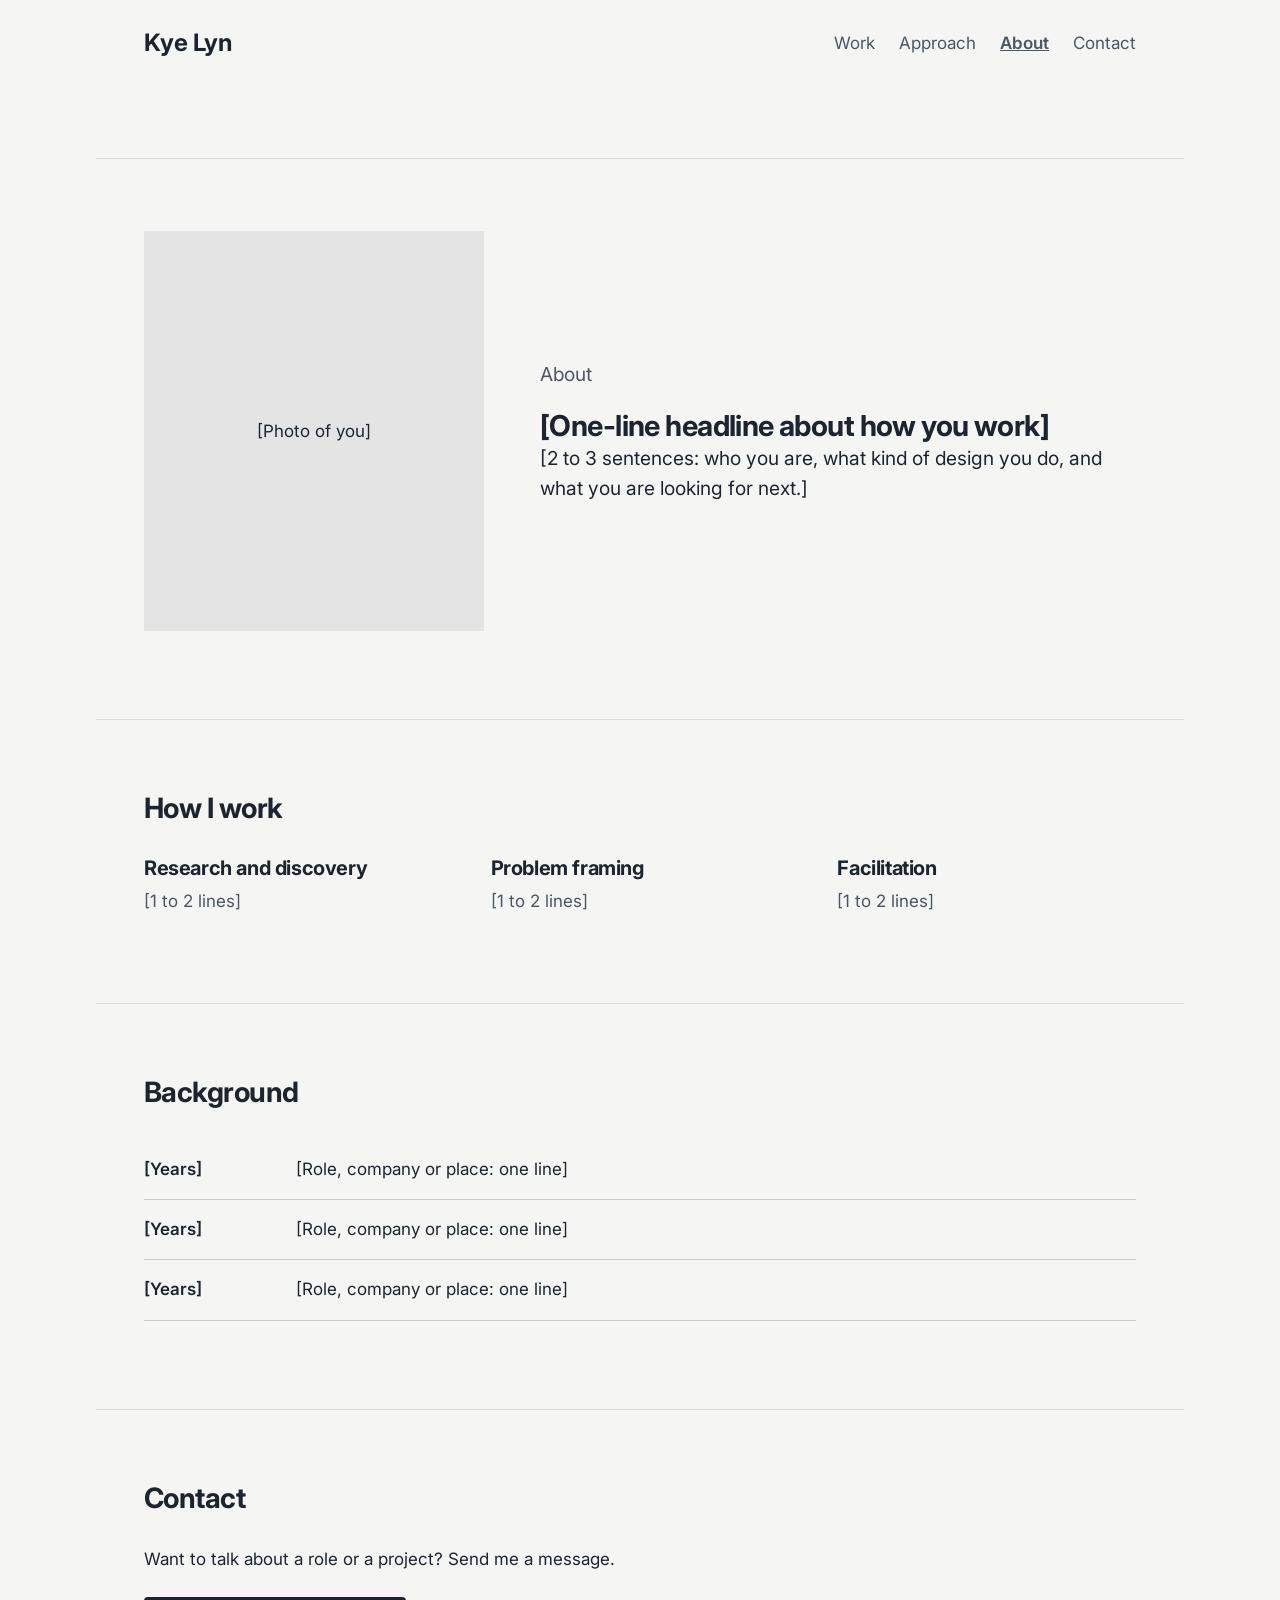
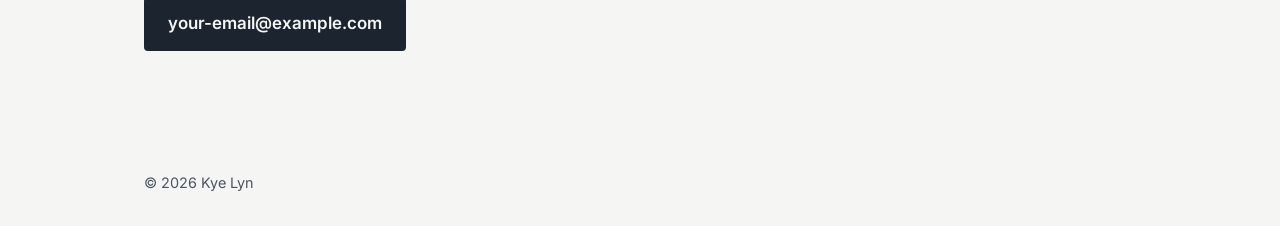
==== about.html @ c61ce3e1 "added html and css for the about page" ====
<!DOCTYPE html>
<html lang="en">

<head>
  <meta charset="UTF-8">
  <meta name="viewport" content="width=device-width, initial-scale=1">
  <title>About | Kye Lyn</title>
  <meta name="description"
    content="About Kye Lyn, a service designer and UX strategist who helps teams find and frame the right problem before designing the solution.">

  <link rel="preconnect" href="https://fonts.googleapis.com">
  <link rel="preconnect" href="https://fonts.gstatic.com" crossorigin>
  <link href="https://fonts.googleapis.com/css2?family=Inter:wght@400;500;600;700&display=swap" rel="stylesheet">
  <link rel="stylesheet" href="style.css">
</head>

<body>

  <header class="site-header">
    <a class="logo" href="index.html">Kye Lyn</a>
    <nav aria-label="Main">
      <a href="index.html#work">Work</a>
      <a href="index.html#approach">Approach</a>
      <a href="about.html" aria-current="page">About</a>
      <a href="#contact">Contact</a>
    </nav>
  </header>

  <main>

    <section class="section about-intro">
      <div class="about-photo">[Photo of you]</div>
      <div class="about-text">
        <p class="hero-intro">About</p>
        <h1>[One-line headline about how you work]</h1>
        <p>[2 to 3 sentences: who you are, what kind of design you do, and what you are looking for next.]</p>
      </div>
    </section>

    <section class="section">
      <h2>How I work</h2>
      <div class="approach-grid">
        <div>
          <h3>Research and discovery</h3>
          <p>[1 to 2 lines]</p>
        </div>
        <div>
          <h3>Problem framing</h3>
          <p>[1 to 2 lines]</p>
        </div>
        <div>
          <h3>Facilitation</h3>
          <p>[1 to 2 lines]</p>
        </div>
      </div>
    </section>

    <section class="section">
      <h2>Background</h2>
      <ul class="timeline">
        <li>
          <span class="years">[Years]</span>
          <span>[Role, company or place: one line]</span>
        </li>
        <li>
          <span class="years">[Years]</span>
          <span>[Role, company or place: one line]</span>
        </li>
        <li>
          <span class="years">[Years]</span>
          <span>[Role, company or place: one line]</span>
        </li>
      </ul>
    </section>

    <section id="contact" class="section">
      <h2>Contact</h2>
      <p>Want to talk about a role or a project? Send me a message.</p>
      <a class="button" href="mailto:your-email@example.com">your-email@example.com</a>
    </section>

  </main>

  <footer class="site-footer">
    <p>&copy; 2026 Kye Lyn</p>
  </footer>

</body>

</html>
---- style.css ----
/* ---------- Design tokens: colours, fonts, spacing ---------- */
:root {
  --paper: #f5f6f3;
  --ink: #1c2430;
  --ink-soft: #4a5565;
  --blue: #2f5bea;
  --sticky: #f7d774;
  --line: #d9ddd5;

  --font-display: "Inter", system-ui, sans-serif;
  --font-body: "Inter", system-ui, sans-serif;

  --page-width: 68rem;
  --gutter: clamp(1.25rem, 5vw, 3rem);
}

/* ---------- Base ---------- */
* {
  box-sizing: border-box;
}

body {
  margin: 0;
  background: var(--paper);
  color: var(--ink);
  font-family: var(--font-body);
  font-size: 1.0625rem;
  line-height: 1.6;
}

h1,
h2,
h3 {
  font-family: var(--font-display);
  line-height: 1.15;
  letter-spacing: -0.02em;
  margin: 0;
}

p {
  margin: 0;
}

a {
  color: inherit;
}

a:focus-visible,
.button:focus-visible {
  outline: 3px solid var(--blue);
  outline-offset: 3px;
}

/* ---------- Header ---------- */
.site-header {
  display: flex;
  justify-content: space-between;
  align-items: center;
  flex-wrap: wrap;
  gap: 1rem;
  max-width: var(--page-width);
  margin: 0 auto;
  padding: 1.5rem var(--gutter);
}

.logo {
  font-family: var(--font-display);
  font-weight: 700;
  font-size: 1.5rem;
  text-decoration: none;
}

.site-header nav {
  display: flex;
  gap: 1.5rem;
}

.site-header nav a {
  text-decoration: none;
  color: var(--ink-soft);
}

.site-header nav a:hover {
  color: var(--blue);
  text-decoration: underline;
}

/* ---------- Layout shared by main sections ---------- */
main>section {
  max-width: var(--page-width);
  margin: 0 auto;
  padding-left: var(--gutter);
  padding-right: var(--gutter);
}

.section {
  padding-top: 4.5rem;
  padding-bottom: 1rem;
  border-top: 1px solid var(--line);
  margin-top: 4.5rem;
}

.section h2 {
  font-size: 1.75rem;
  margin-bottom: 2rem;
}

/* ---------- Hero ---------- */
.hero {
  position: relative;
  padding-top: 4rem;
  padding-bottom: 3rem;
}

.hero-intro {
  color: var(--ink-soft);
  margin-bottom: 1.25rem;
}

.hero h1 {
  font-size: clamp(2.25rem, 6vw, 4.25rem);
  font-weight: 700;
  max-width: 16em;
  margin-bottom: 1.5rem;
}

.hero-sub {
  font-size: 1.25rem;
  color: var(--ink-soft);
  max-width: 34em;
  margin-bottom: 2rem;
}

.button {
  display: inline-block;
  background: var(--ink);
  color: var(--paper);
  padding: 0.85rem 1.5rem;
  border-radius: 0.25rem;
  text-decoration: none;
  font-weight: 600;
}

.button:hover {
  background: var(--blue);
}

/* The one memorable element: a sticky note, a nod to workshop facilitation */
.sticky {
  display: none;
  width: 13rem;
  padding: 1.25rem;
  background: var(--sticky);
  font-family: var(--font-display);
  font-weight: 500;
  font-size: 1.1rem;
  line-height: 1.3;
  transform: rotate(3deg);
  box-shadow: 0 0.75rem 1.5rem rgba(28, 36, 48, 0.12);
}

@media (min-width: 62rem) {
  .sticky {
    display: block;
    position: absolute;
    right: var(--gutter);
    bottom: 3rem;
  }
}

/* ---------- Work list ---------- */
.work-list {
  list-style: none;
  margin: 0;
  padding: 0;
}

.work-list li {
  display: grid;
  gap: 1.25rem;
  padding: 1.5rem 0;
  border-bottom: 1px solid var(--line);
}

.work-list li:first-child {
  border-top: 1px solid var(--line);
}

/* The frame: fixed shape, crops whatever is inside */
.work-image {
  width: 100%;
  aspect-ratio: 16 / 10;
  overflow: hidden;
  background: #e4e8e1;
  border-radius: 0.25rem;
}

.work-image img {
  display: block;
  width: 100%;
  height: 100%;
  object-fit: cover;
}

/* The tag: plain small text, not styled like a button */
.work-list h4 {
  font-family: var(--font-body);
  font-size: 0.95rem;
  font-weight: 400;
  color: var(--ink-soft);
  margin: 0 0 0.4rem;
}

.work-list h3 {
  font-size: 1.5rem;
  margin-bottom: 0.4rem;
}

.work-list h3 a {
  text-decoration: none;
}

.work-list h3 a:hover {
  color: var(--blue);
  text-decoration: underline;
}

.work-list p {
  color: var(--ink-soft);
  max-width: 38em;
}

@media (min-width: 50rem) {
  .work-list li {
    grid-template-columns: 18rem 1fr;
    align-items: center;
    gap: 2rem;
  }
}

/* ---------- Approach ---------- */
.approach-grid {
  display: grid;
  gap: 2rem;
}

.approach-grid h3 {
  font-size: 1.25rem;
  margin-bottom: 0.5rem;
}

.approach-grid p {
  color: var(--ink-soft);
}

@media (min-width: 50rem) {
  .approach-grid {
    grid-template-columns: repeat(3, 1fr);
    gap: 3rem;
  }
}

/* ---------- About and Contact ---------- */
.about-text {
  max-width: 38em;
  font-size: 1.2rem;
}

#contact p {
  margin-bottom: 1.5rem;
}

/* ---------- Footer ---------- */
.site-footer {
  max-width: var(--page-width);
  margin: 4.5rem auto 0;
  padding: 2rem var(--gutter);
  color: var(--ink-soft);
  font-size: 0.9rem;
}

/* About page */
.about-intro {
  display: flex;
  flex-wrap: wrap;
  gap: 56px;
  align-items: center;
}

.about-photo {
  flex: 0 0 340px;
  max-width: 100%;
  height: 400px;
  display: flex;
  align-items: center;
  justify-content: center;
  background: #e4e4e4;
}

.about-photo img {
  width: 100%;
  height: 100%;
  object-fit: cover;
}

.about-text {
  flex: 1 1 360px;
}

.timeline {
  list-style: none;
  margin: 0;
  padding: 0;
}

.timeline li {
  display: flex;
  gap: 32px;
  padding: 16px 0;
  border-bottom: 1px solid #ccc;
}

.years {
  flex: 0 0 120px;
  font-weight: 600;
}

nav a[aria-current="page"] {
  font-weight: 600;
  text-decoration: underline;
}
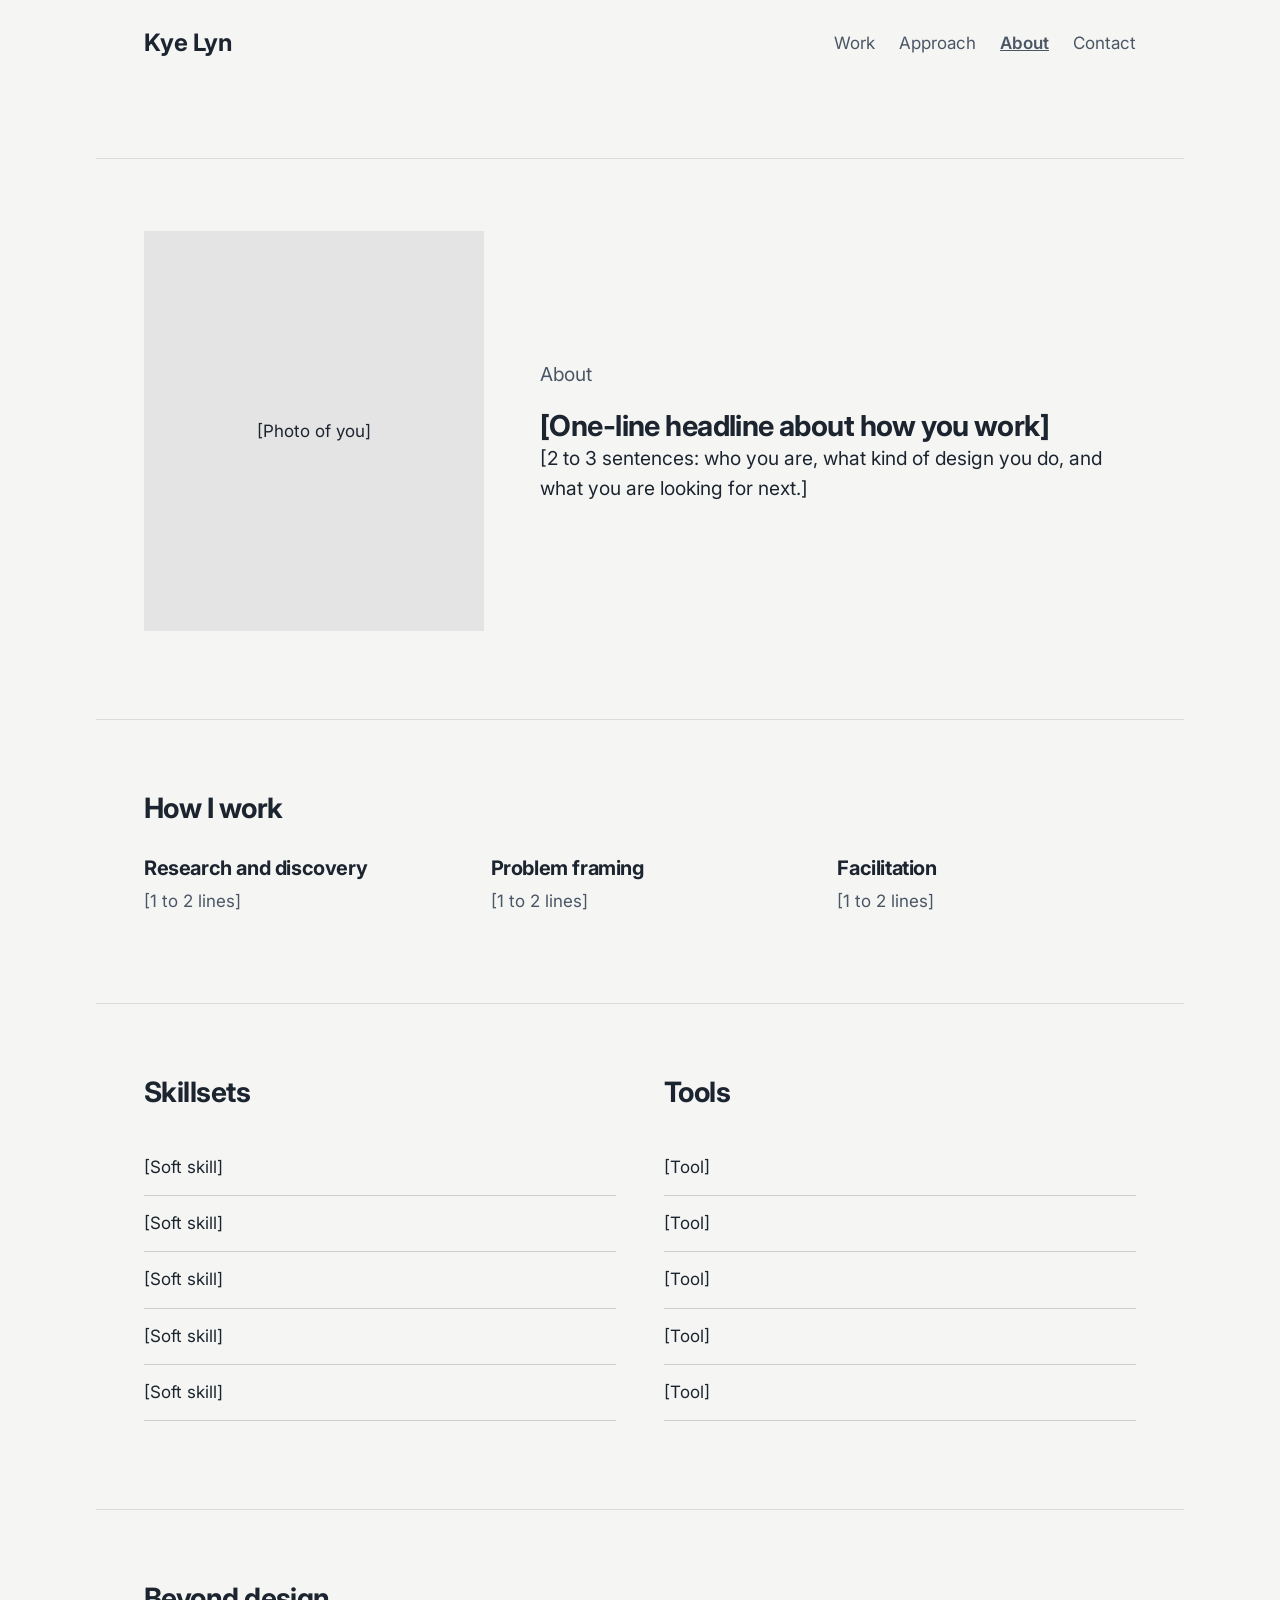
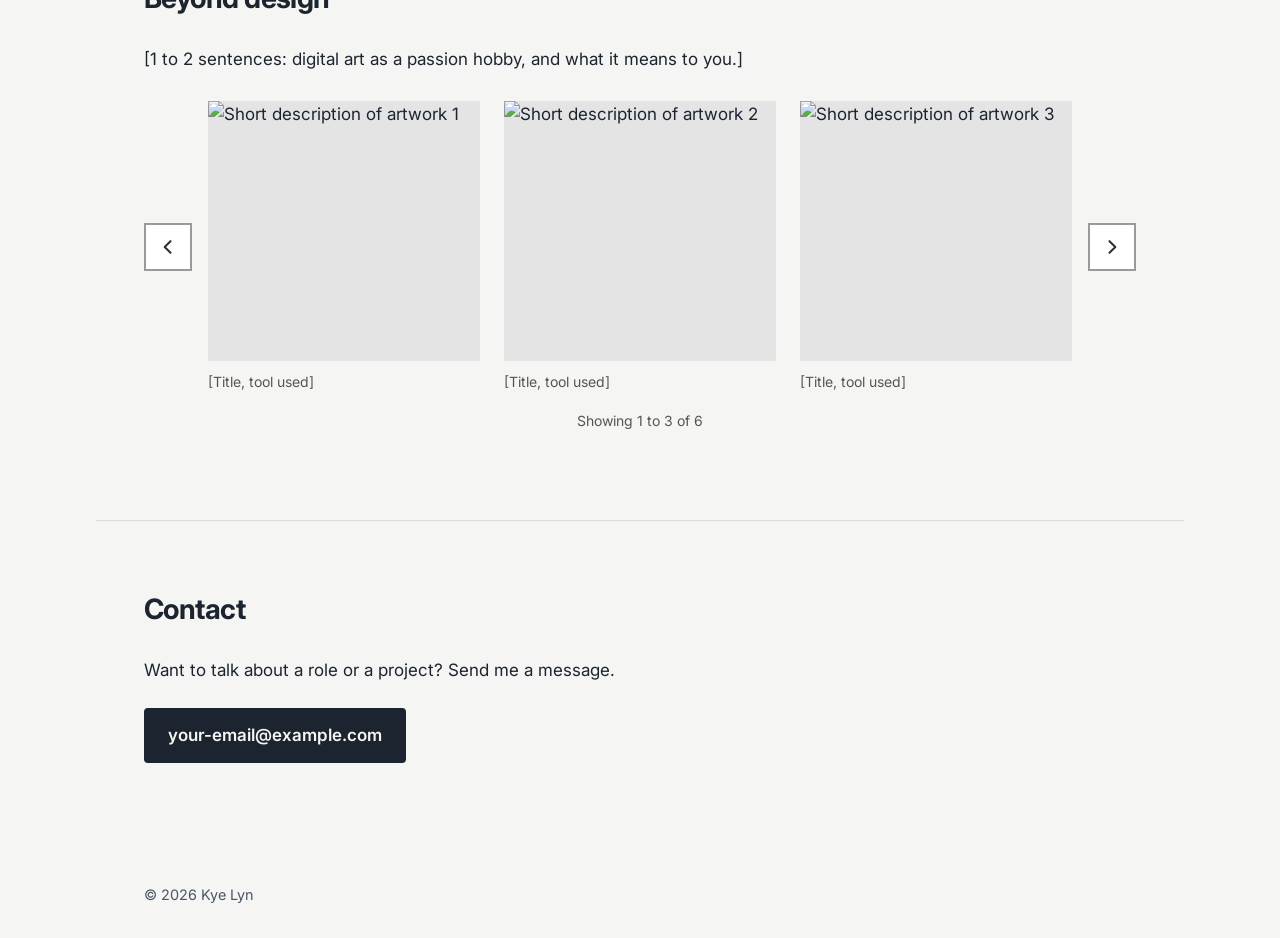
==== commit 839b8133: "new about page" ====
--- a/about.html
+++ b/about.html
@@ -29,6 +29,7 @@
   <main>
 
     <section class="section about-intro">
+      <!-- Replace this div with: <img src="images/profile.jpg" alt="Photo of Kye"> -->
       <div class="about-photo">[Photo of you]</div>
       <div class="about-text">
         <p class="hero-intro">About</p>
@@ -56,21 +57,78 @@
     </section>
 
     <section class="section">
-      <h2>Background</h2>
-      <ul class="timeline">
-        <li>
-          <span class="years">[Years]</span>
-          <span>[Role, company or place: one line]</span>
-        </li>
-        <li>
-          <span class="years">[Years]</span>
-          <span>[Role, company or place: one line]</span>
-        </li>
-        <li>
-          <span class="years">[Years]</span>
-          <span>[Role, company or place: one line]</span>
-        </li>
-      </ul>
+      <div class="lists-grid">
+        <div>
+          <h2>Skillsets</h2>
+          <ul class="plain-list">
+            <li>[Soft skill]</li>
+            <li>[Soft skill]</li>
+            <li>[Soft skill]</li>
+            <li>[Soft skill]</li>
+            <li>[Soft skill]</li>
+          </ul>
+        </div>
+        <div>
+          <h2>Tools</h2>
+          <ul class="plain-list">
+            <li>[Tool]</li>
+            <li>[Tool]</li>
+            <li>[Tool]</li>
+            <li>[Tool]</li>
+            <li>[Tool]</li>
+          </ul>
+        </div>
+      </div>
+    </section>
+
+    <section class="section">
+      <h2>Beyond design</h2>
+      <p class="section-intro">[1 to 2 sentences: digital art as a passion hobby, and what it means to you.]</p>
+
+      <div class="carousel">
+        <button type="button" class="carousel-btn" id="carousel-prev" aria-label="Previous images">
+          <svg width="20" height="20" viewBox="0 0 24 24" fill="none" stroke="currentColor" stroke-width="2.5"
+            stroke-linecap="round" stroke-linejoin="round" aria-hidden="true">
+            <polyline points="15 5 8 12 15 19" />
+          </svg>
+        </button>
+
+        <ul class="carousel-track" id="carousel-track">
+          <li class="carousel-item">
+            <img class="carousel-img" src="images/art-1.jpg" alt="Short description of artwork 1">
+            <p class="carousel-caption">[Title, tool used]</p>
+          </li>
+          <li class="carousel-item">
+            <img class="carousel-img" src="images/art-2.jpg" alt="Short description of artwork 2">
+            <p class="carousel-caption">[Title, tool used]</p>
+          </li>
+          <li class="carousel-item">
+            <img class="carousel-img" src="images/art-3.jpg" alt="Short description of artwork 3">
+            <p class="carousel-caption">[Title, tool used]</p>
+          </li>
+          <li class="carousel-item">
+            <img class="carousel-img" src="images/art-4.jpg" alt="Short description of artwork 4">
+            <p class="carousel-caption">[Title, tool used]</p>
+          </li>
+          <li class="carousel-item">
+            <img class="carousel-img" src="images/art-5.jpg" alt="Short description of artwork 5">
+            <p class="carousel-caption">[Title, tool used]</p>
+          </li>
+          <li class="carousel-item">
+            <img class="carousel-img" src="images/art-6.jpg" alt="Short description of artwork 6">
+            <p class="carousel-caption">[Title, tool used]</p>
+          </li>
+        </ul>
+
+        <button type="button" class="carousel-btn" id="carousel-next" aria-label="Next images">
+          <svg width="20" height="20" viewBox="0 0 24 24" fill="none" stroke="currentColor" stroke-width="2.5"
+            stroke-linecap="round" stroke-linejoin="round" aria-hidden="true">
+            <polyline points="9 5 16 12 9 19" />
+          </svg>
+        </button>
+      </div>
+
+      <p class="carousel-count" id="carousel-count">Showing 1 to 3 of 6</p>
     </section>
 
     <section id="contact" class="section">
--- a/style.css
+++ b/style.css
@@ -307,22 +307,103 @@
   flex: 1 1 360px;
 }
 
-.timeline {
+.section-intro {
+  max-width: 640px;
+  margin: 0 0 28px;
+}
+
+/* Skillsets and Tools */
+.lists-grid {
+  display: flex;
+  flex-wrap: wrap;
+  gap: 48px;
+}
+
+.lists-grid > div {
+  flex: 1 1 360px;
+}
+
+.plain-list {
   list-style: none;
   margin: 0;
   padding: 0;
 }
 
-.timeline li {
-  display: flex;
-  gap: 32px;
-  padding: 16px 0;
+.plain-list li {
+  padding: 14px 0;
   border-bottom: 1px solid #ccc;
 }
 
-.years {
-  flex: 0 0 120px;
-  font-weight: 600;
+/* Carousel */
+.carousel {
+  display: flex;
+  align-items: center;
+  gap: 16px;
+}
+
+.carousel-btn {
+  flex: 0 0 48px;
+  height: 48px;
+  display: flex;
+  align-items: center;
+  justify-content: center;
+  border: 2px solid #999;
+  background: #fff;
+  color: #333;
+  cursor: pointer;
+}
+
+.carousel-btn:hover {
+  background: #f2f2f2;
+}
+
+.carousel-track {
+  flex: 1 1 auto;
+  min-width: 0;
+  display: flex;
+  gap: 24px;
+  list-style: none;
+  margin: 0;
+  padding: 0;
+  overflow-x: auto;
+  scroll-snap-type: x mandatory;
+  scrollbar-width: none;
+}
+
+.carousel-track::-webkit-scrollbar {
+  display: none;
+}
+
+.carousel-item {
+  flex: 0 0 calc((100% - 48px) / 3);
+  scroll-snap-align: start;
+}
+
+.carousel-img {
+  display: block;
+  width: 100%;
+  height: 260px;
+  object-fit: cover;
+  background: #e4e4e4;
+}
+
+.carousel-caption {
+  margin: 10px 0 0;
+  font-size: 14px;
+  color: #555;
+}
+
+.carousel-count {
+  margin: 16px 0 0;
+  text-align: center;
+  font-size: 14px;
+  color: #555;
+}
+
+@media (max-width: 700px) {
+  .carousel-item {
+    flex: 0 0 100%;
+  }
 }
 
 nav a[aria-current="page"] {
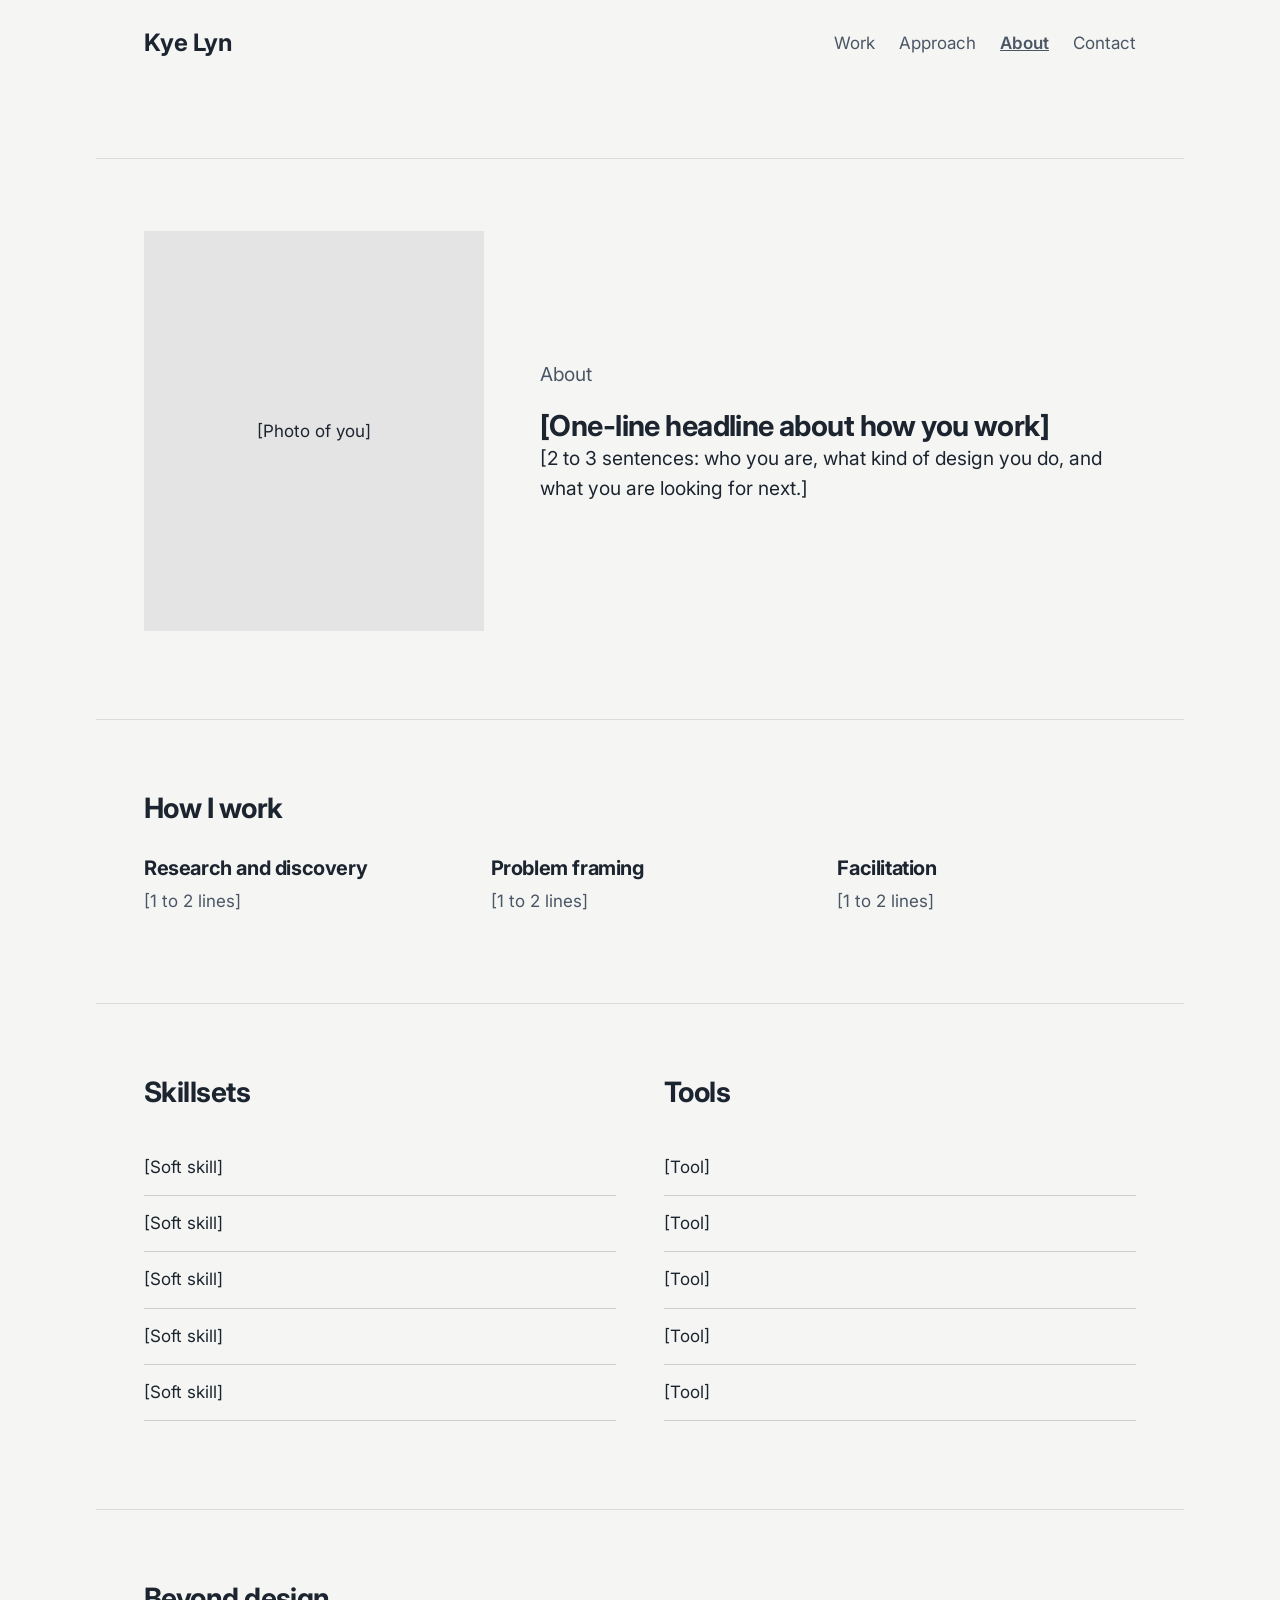
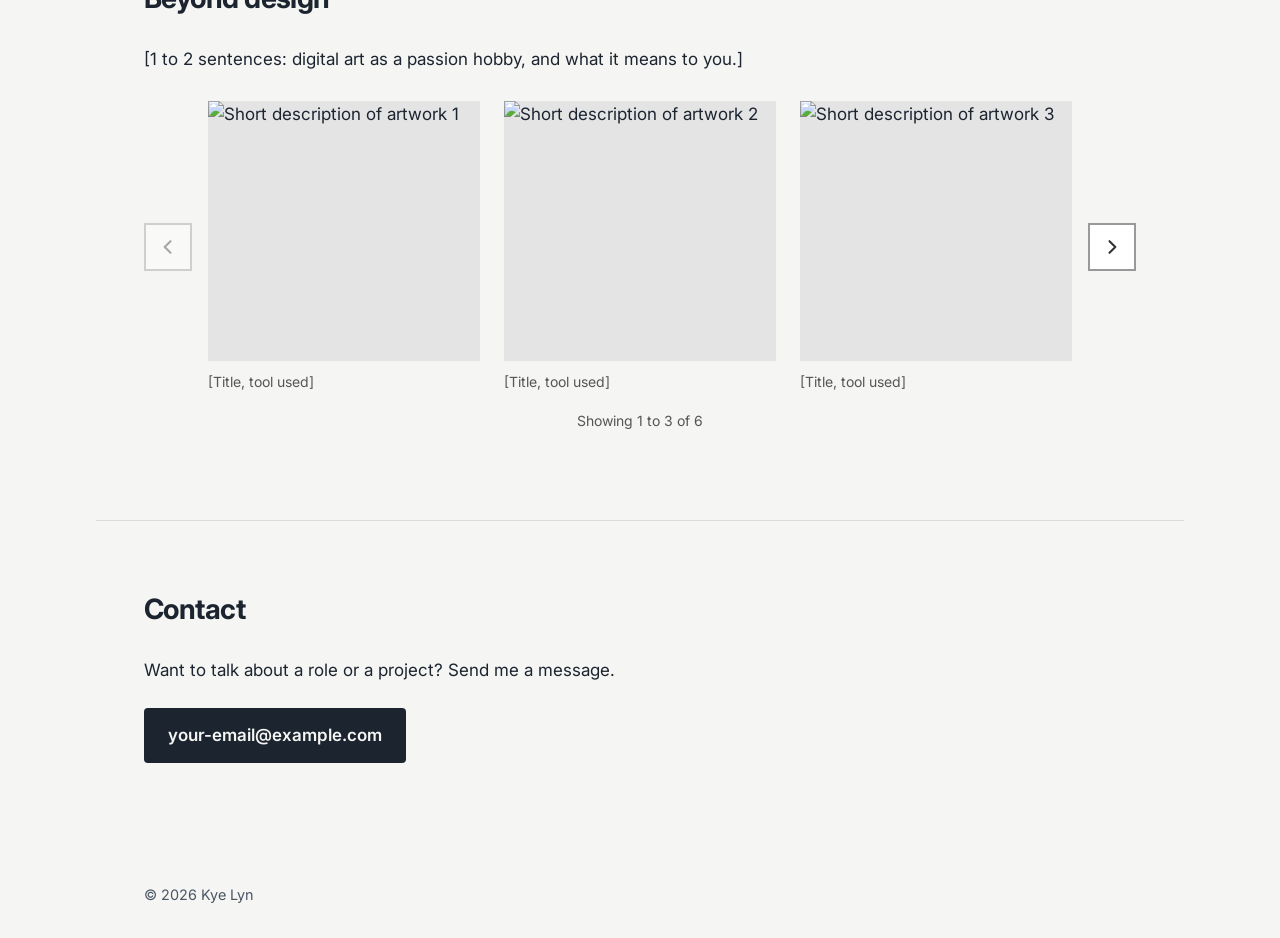
==== commit 8e25cb70: "added javascript so that carousel in about page  can move" ====
--- a/about.html
+++ b/about.html
@@ -143,6 +143,7 @@
     <p>&copy; 2026 Kye Lyn</p>
   </footer>
 
+  <script src="script.js"></script>
 </body>
 
 </html>
--- a/style.css
+++ b/style.css
@@ -400,6 +400,11 @@
   color: #555;
 }
 
+.carousel-btn:disabled {
+  opacity: 0.4;
+  cursor: not-allowed;
+}
+
 @media (max-width: 700px) {
   .carousel-item {
     flex: 0 0 100%;
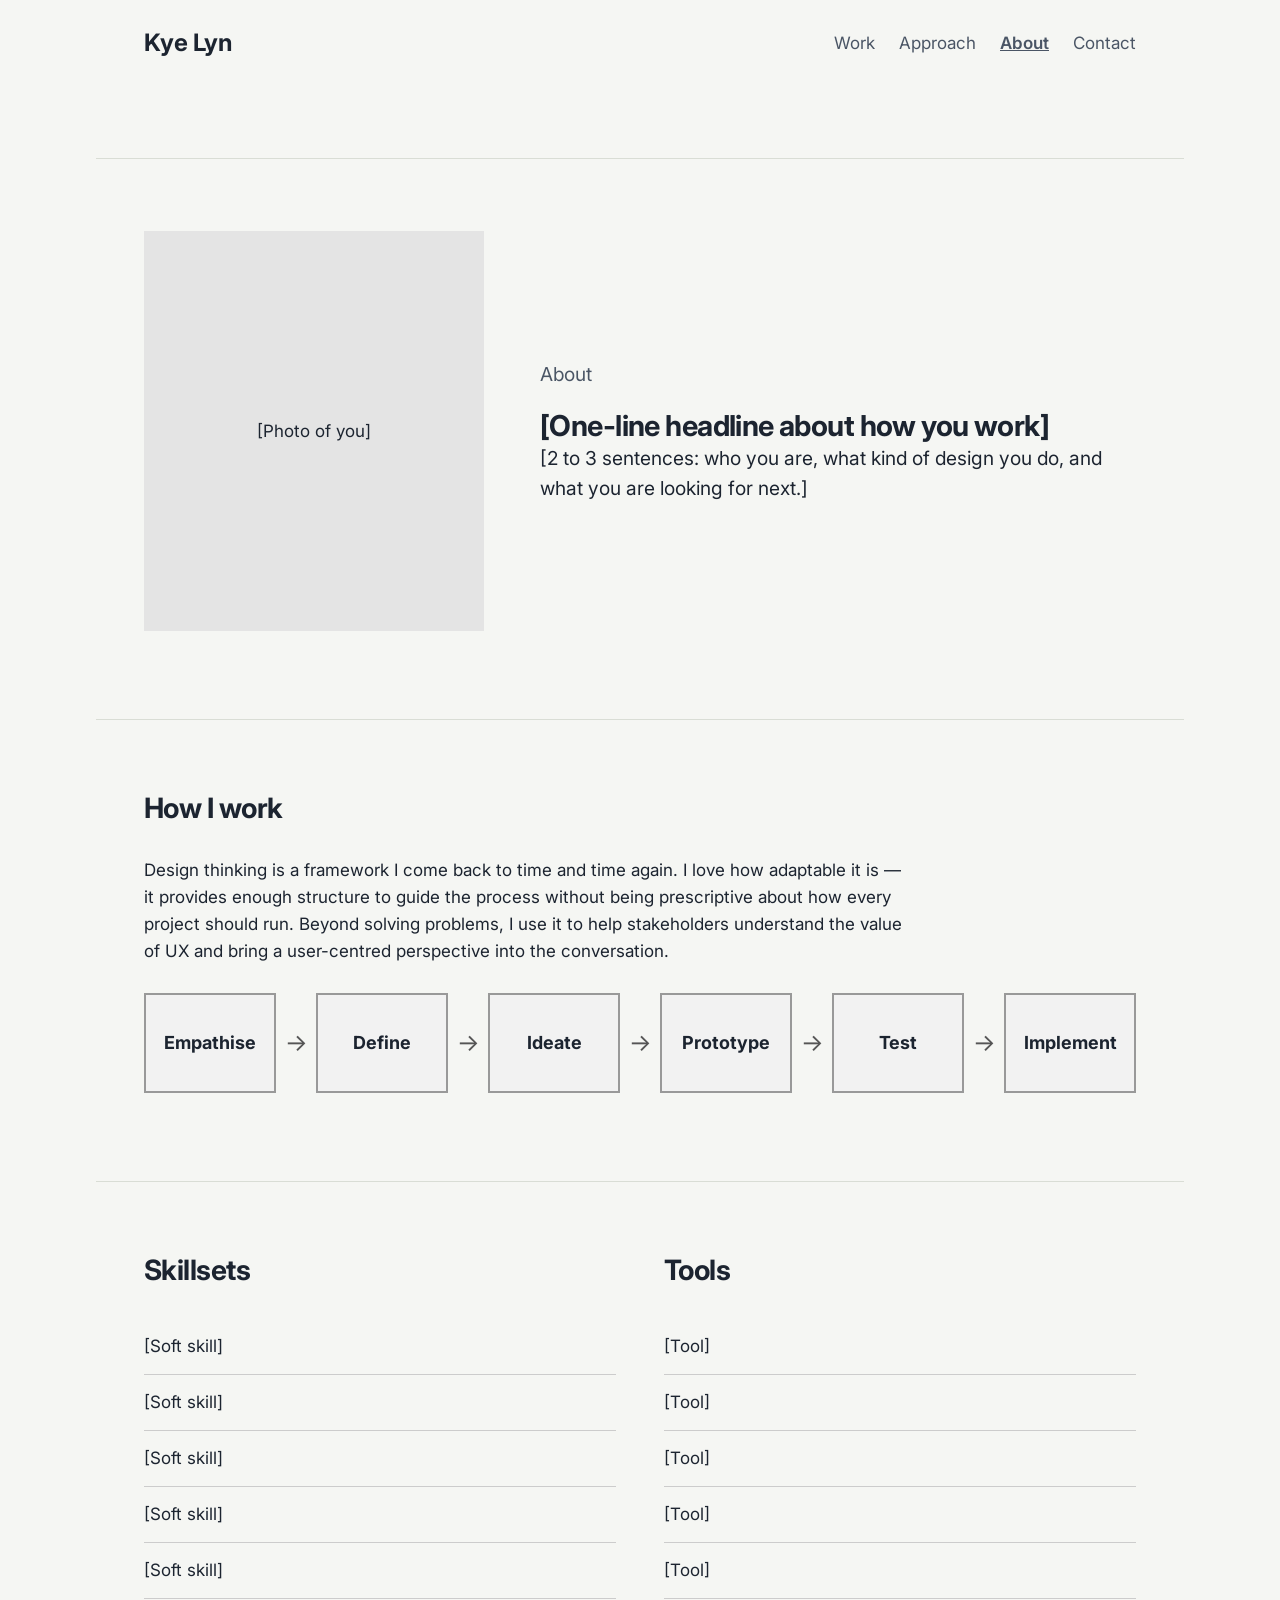
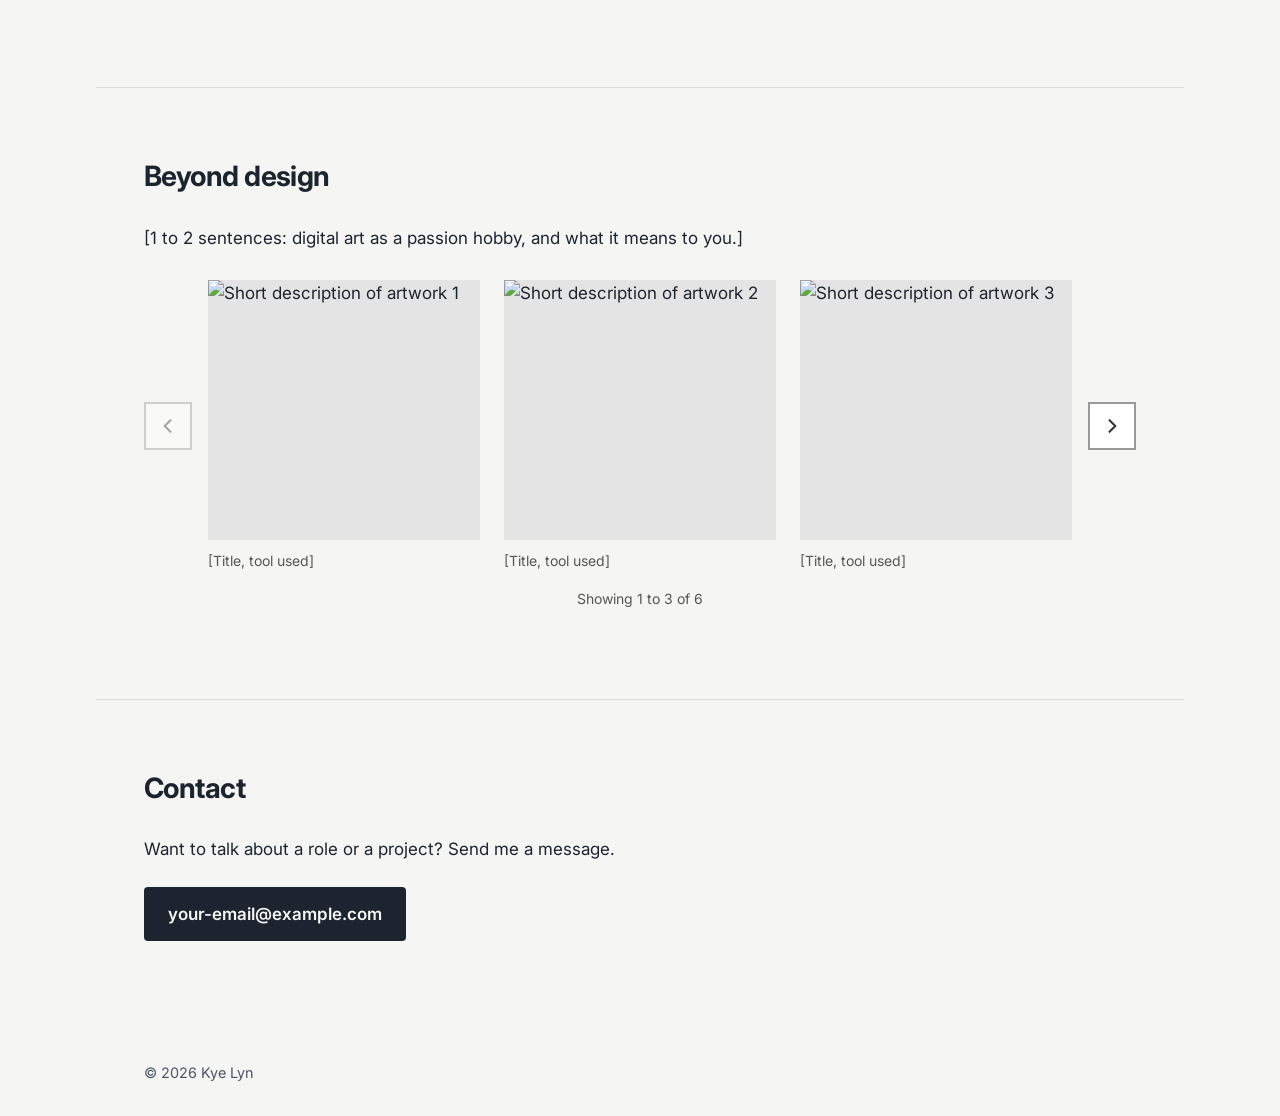
==== commit 514b0ae5: "added scalability/ breakpoint for mobile responsiveness for dt framework" ====
--- a/about.html
+++ b/about.html
@@ -40,20 +40,19 @@
 
     <section class="section">
       <h2>How I work</h2>
-      <div class="approach-grid">
-        <div>
-          <h3>Research and discovery</h3>
-          <p>[1 to 2 lines]</p>
-        </div>
-        <div>
-          <h3>Problem framing</h3>
-          <p>[1 to 2 lines]</p>
-        </div>
-        <div>
-          <h3>Facilitation</h3>
-          <p>[1 to 2 lines]</p>
-        </div>
-      </div>
+      <p class="section-intro">Design thinking is a framework I come back to time and time again. I love how adaptable
+        it is — it provides enough structure to guide the process without being prescriptive about how every project
+        should run. Beyond solving problems, I use it to help stakeholders understand the value of UX and bring a
+        user-centred perspective into the conversation.</p>
+
+      <ol class="process">
+        <li class="process-step">Empathise</li>
+        <li class="process-step">Define</li>
+        <li class="process-step">Ideate</li>
+        <li class="process-step">Prototype</li>
+        <li class="process-step">Test</li>
+        <li class="process-step">Implement</li>
+      </ol>
     </section>
 
     <section class="section">
--- a/style.css
+++ b/style.css
@@ -308,7 +308,7 @@
 }
 
 .section-intro {
-  max-width: 640px;
+  max-width: 760px;
   margin: 0 0 28px;
 }
 
@@ -414,4 +414,68 @@
 nav a[aria-current="page"] {
   font-weight: 600;
   text-decoration: underline;
+}
+
+/* How I work: process steps */
+.process {
+  list-style: none;
+  margin: 0;
+  padding: 0;
+  display: flex;
+  gap: 40px;
+}
+
+.process-step {
+  position: relative;
+  flex: 1 1 0;
+  min-width: 0;
+  height: 100px;
+  display: flex;
+  align-items: center;
+  justify-content: center;
+  text-align: center;
+  font-weight: 700;
+  font-size: 18px;
+  border: 2px solid #999;
+  background: #f2f2f2;
+}
+
+/* The arrow after every step except the last */
+.process-step:not(:last-child)::after {
+  content: "→";
+  content: "→" / "";
+  position: absolute;
+  top: 50%;
+  right: -42px;
+  width: 40px;
+  transform: translateY(-50%);
+  text-align: center;
+  font-size: 24px;
+  font-weight: 400;
+  color: #555;
+}
+
+@media (max-width: 1000px) {
+  .process {
+    flex-direction: column;
+    gap: 36px;
+  }
+
+  .process-step {
+    flex: none;
+    height: 64px;
+  }
+
+  .process-step:not(:last-child)::after {
+    content: "↓";
+    content: "↓" / "";
+    top: auto;
+    bottom: -38px;
+    left: 0;
+    right: 0;
+    width: auto;
+    height: 36px;
+    line-height: 36px;
+    transform: none;
+  }
 }
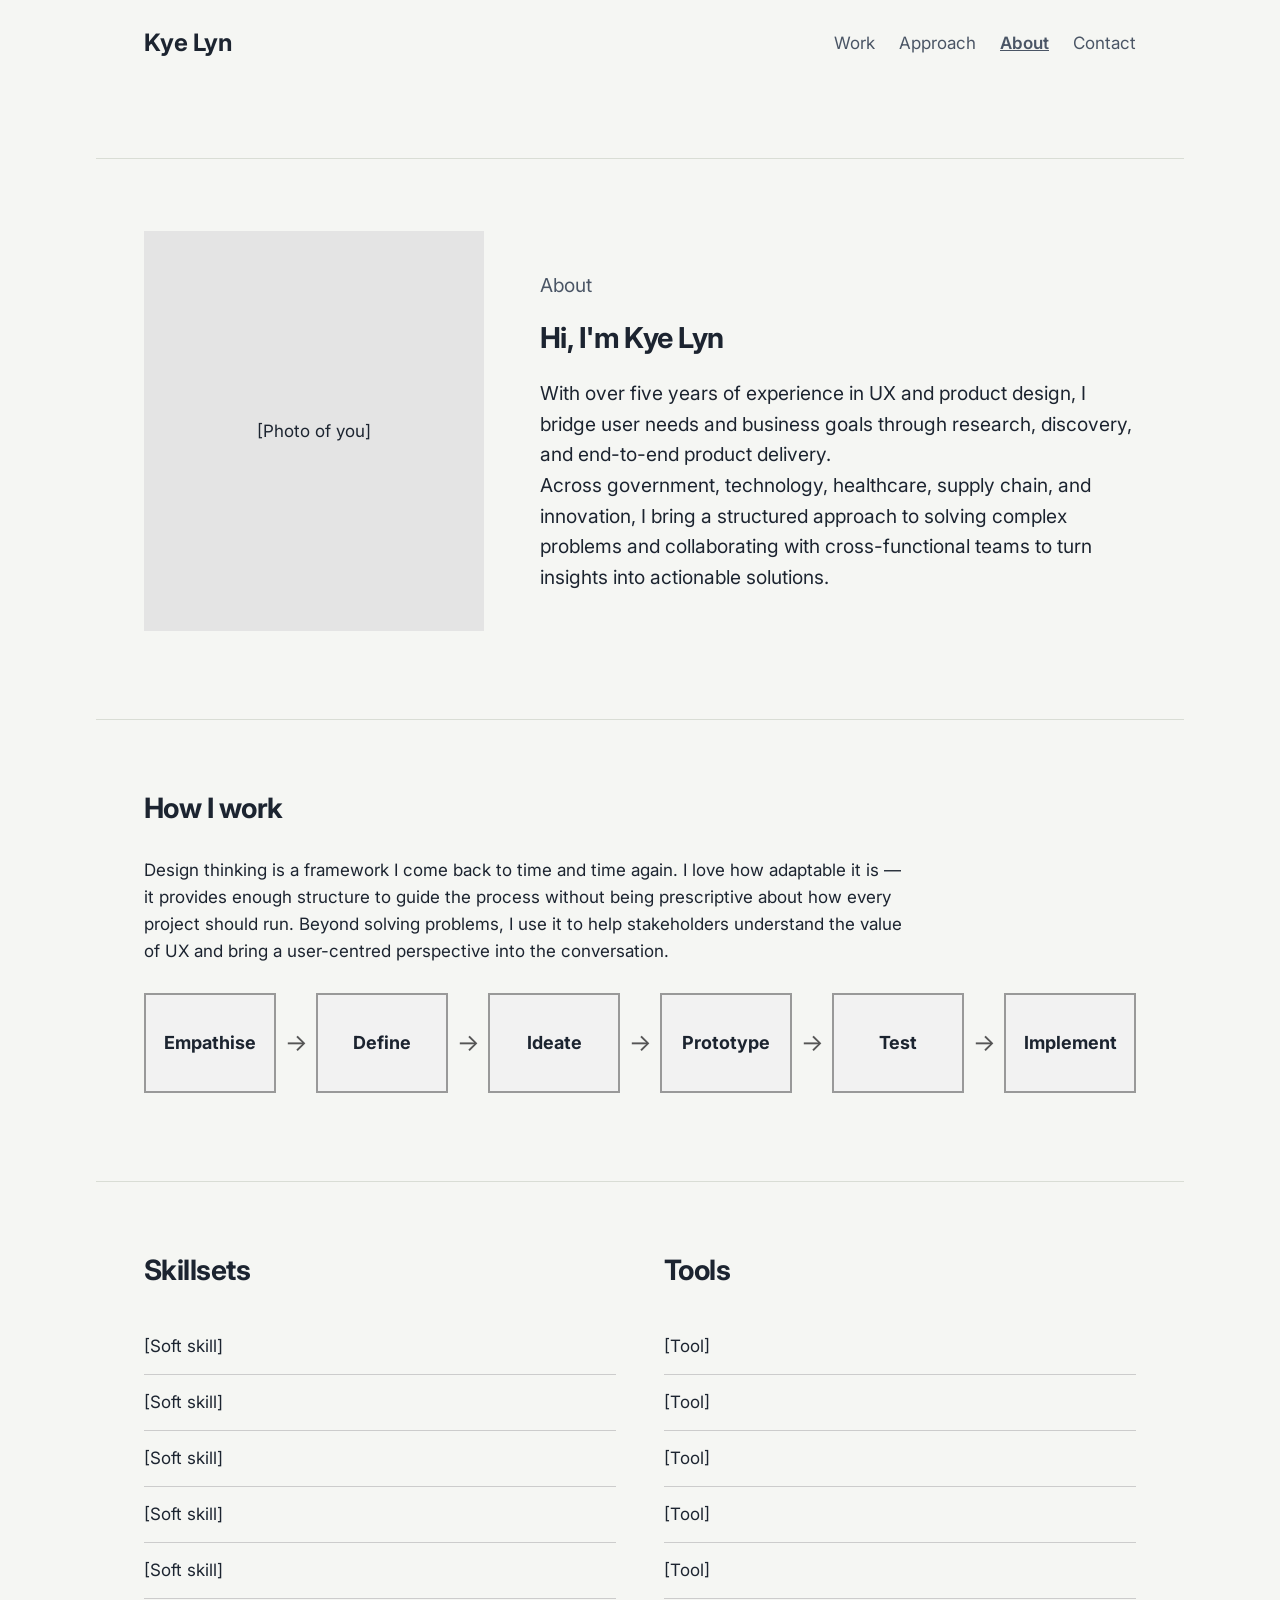
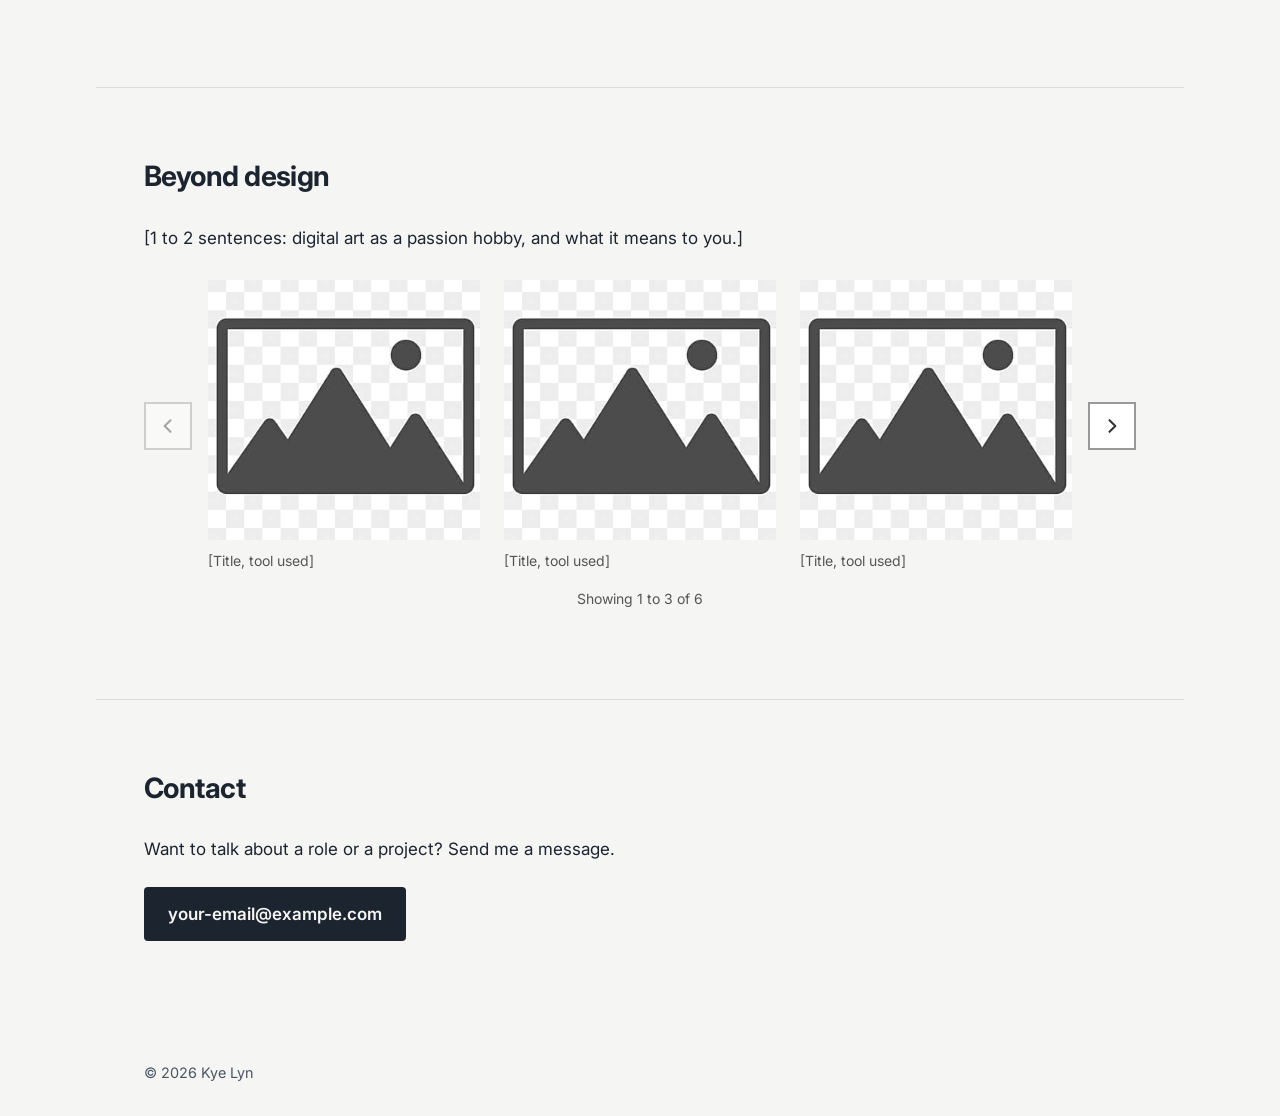
==== commit 39d90478: "Add profile photo and artwork images to About page" ====
--- a/about.html
+++ b/about.html
@@ -33,8 +33,14 @@
       <div class="about-photo">[Photo of you]</div>
       <div class="about-text">
         <p class="hero-intro">About</p>
-        <h1>[One-line headline about how you work]</h1>
-        <p>[2 to 3 sentences: who you are, what kind of design you do, and what you are looking for next.]</p>
+        <h1>Hi, I'm Kye Lyn</h1>
+        <p>With over five years of experience in UX and product design, I bridge user needs and business goals through
+          research, discovery, and end-to-end product delivery. </p>
+
+        <p>Across government, technology, healthcare, supply chain,
+          and innovation, I bring a structured approach to solving complex problems and collaborating with
+          cross-functional teams to turn insights into actionable solutions.</p>
+
       </div>
     </section>
 
--- a/style.css
+++ b/style.css
@@ -478,4 +478,8 @@
     line-height: 36px;
     transform: none;
   }
-}+}
+
+.about-text h1 {
+  margin-bottom: 24px;
+} 
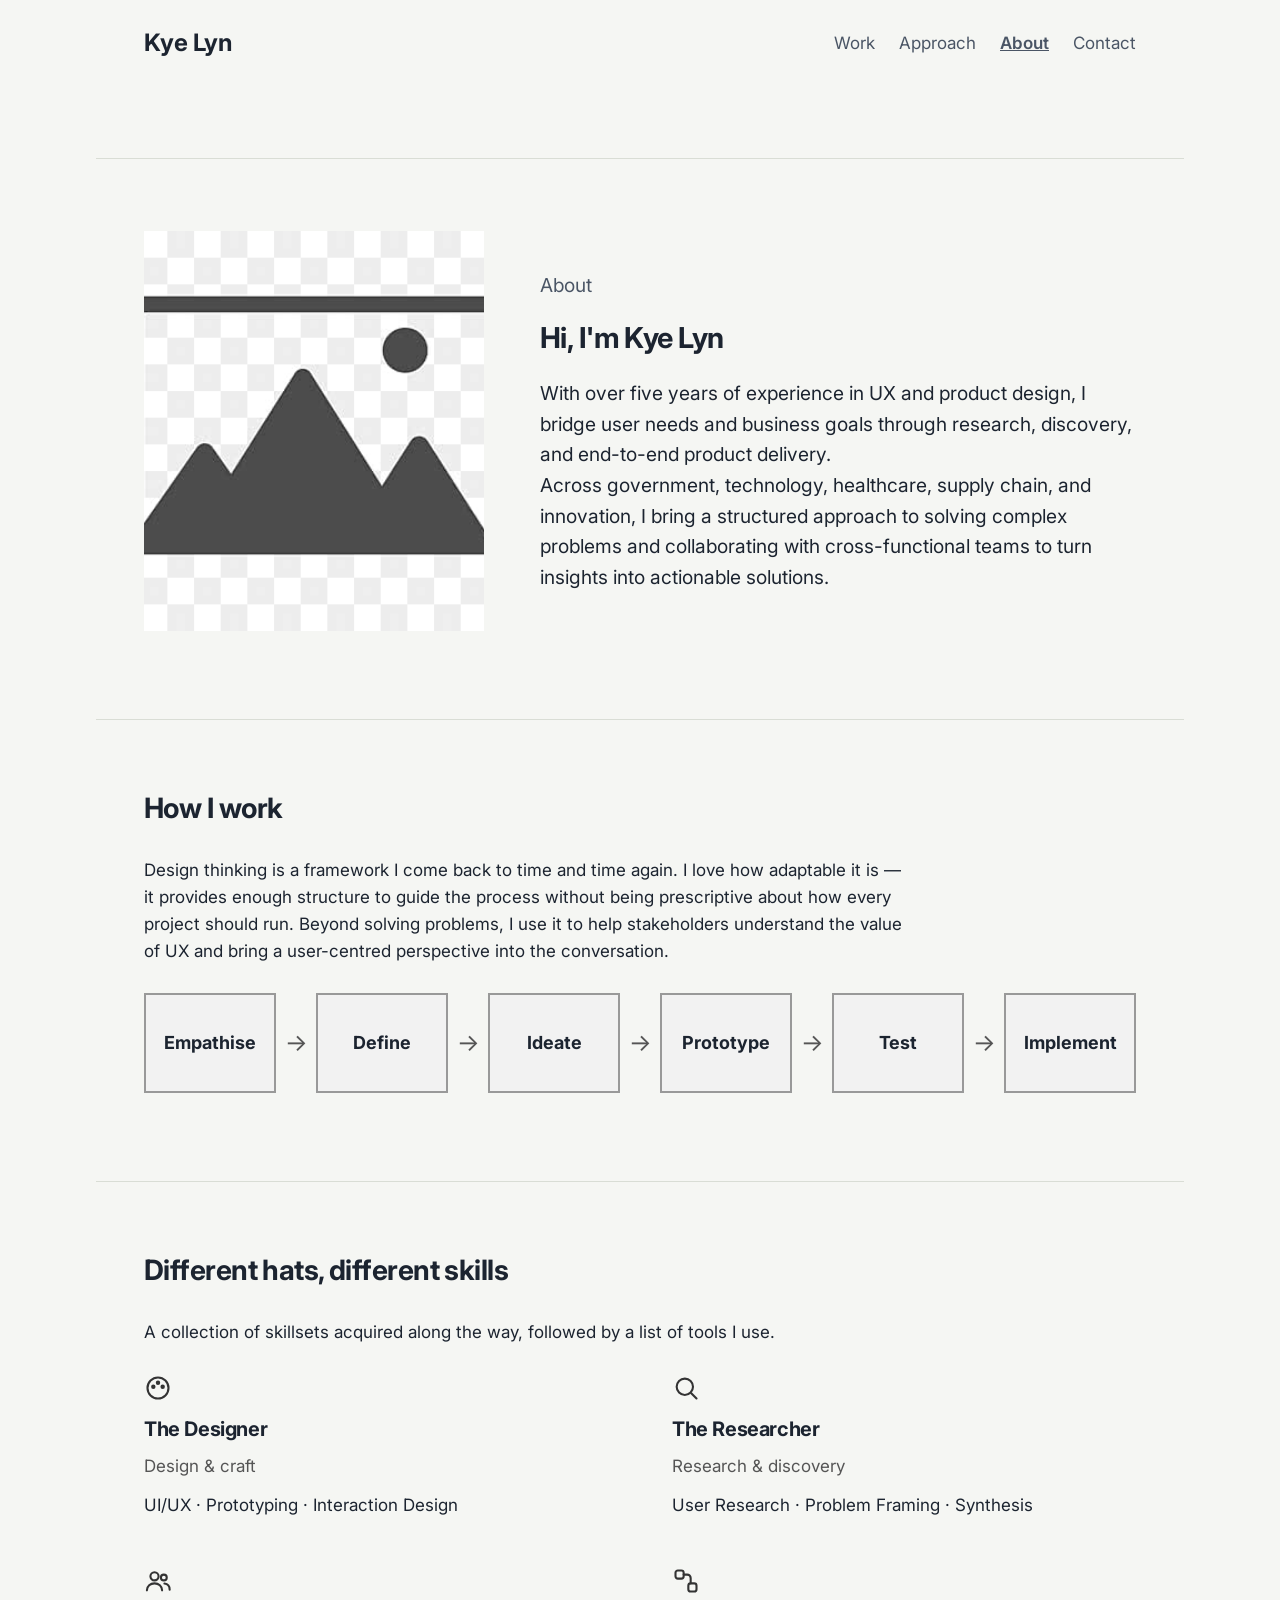
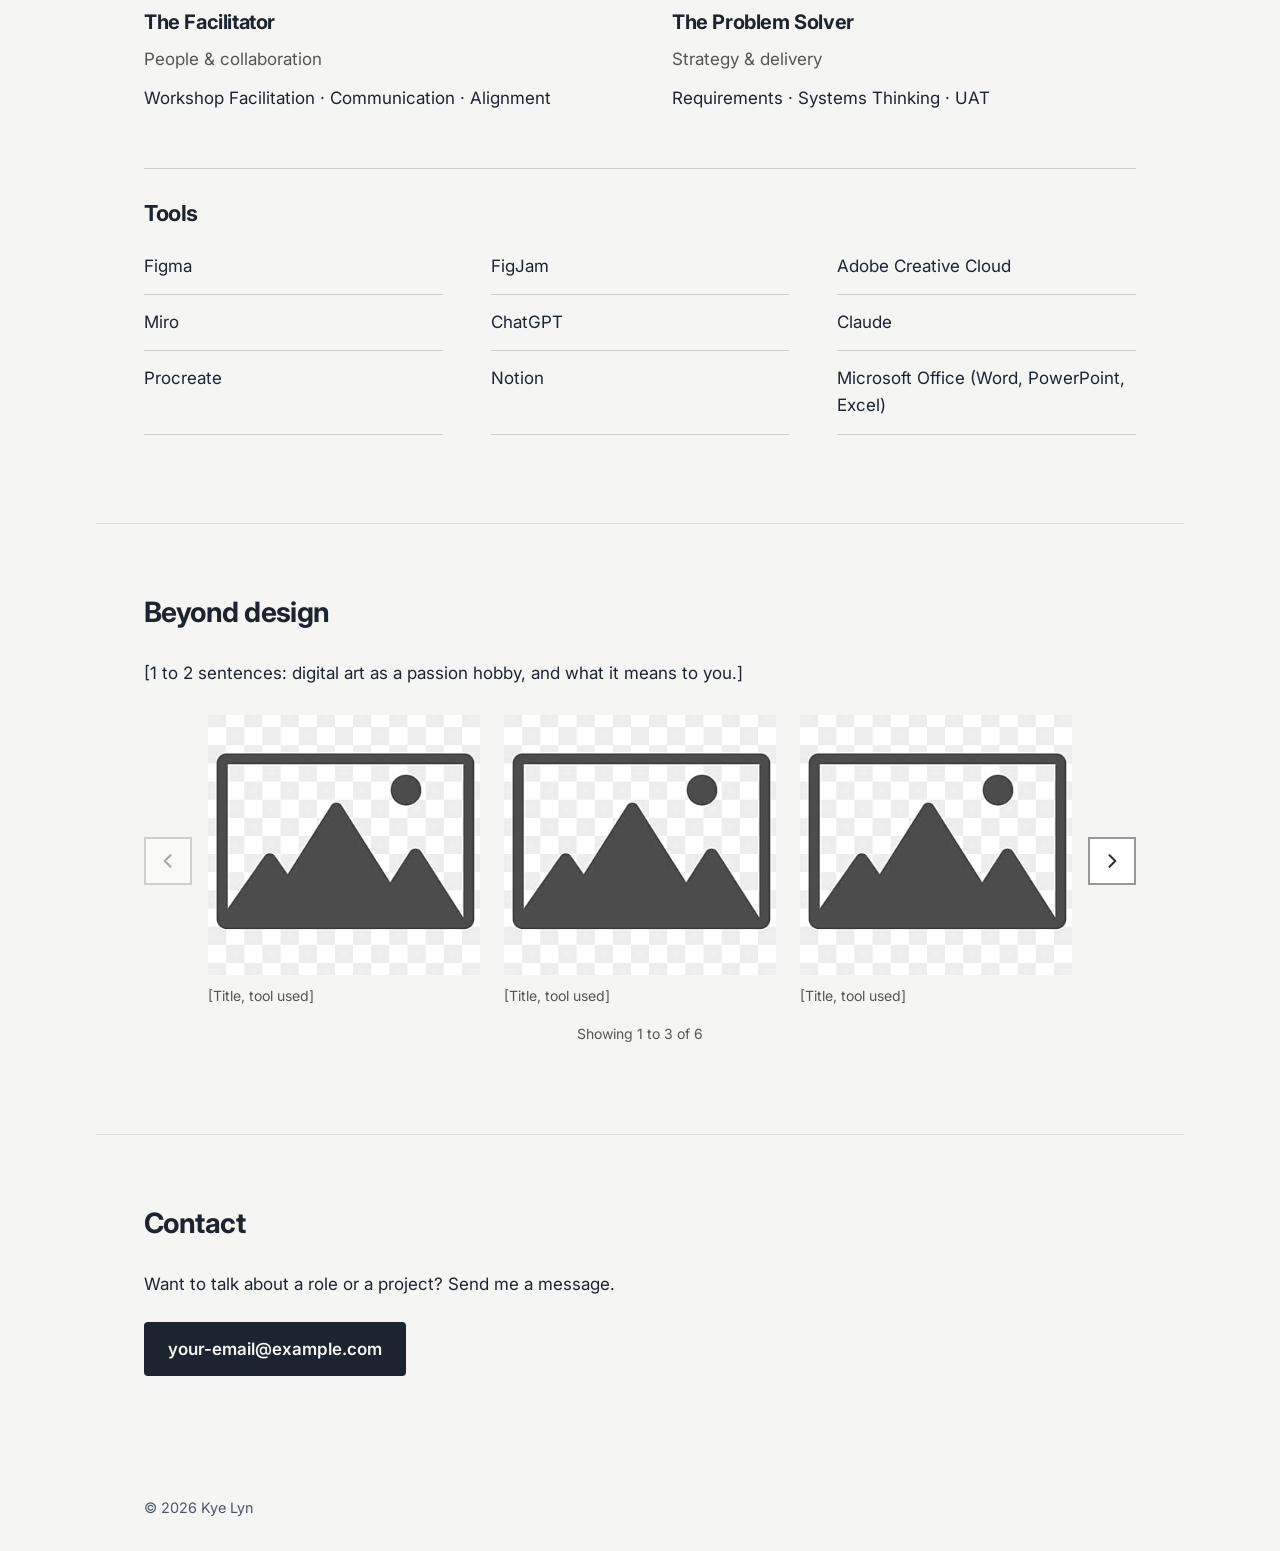
==== commit 6062042f: "changed the layout for skillset section" ====
--- a/about.html
+++ b/about.html
@@ -30,7 +30,9 @@
 
     <section class="section about-intro">
       <!-- Replace this div with: <img src="images/profile.jpg" alt="Photo of Kye"> -->
-      <div class="about-photo">[Photo of you]</div>
+      <div cl<div class="about-photo">
+        <img src="images/profile.jpg" alt="Portrait of Kye Lyn">
+      </div>
       <div class="about-text">
         <p class="hero-intro">About</p>
         <h1>Hi, I'm Kye Lyn</h1>
@@ -62,27 +64,81 @@
     </section>
 
     <section class="section">
-      <div class="lists-grid">
-        <div>
-          <h2>Skillsets</h2>
-          <ul class="plain-list">
-            <li>[Soft skill]</li>
-            <li>[Soft skill]</li>
-            <li>[Soft skill]</li>
-            <li>[Soft skill]</li>
-            <li>[Soft skill]</li>
-          </ul>
-        </div>
-        <div>
-          <h2>Tools</h2>
-          <ul class="plain-list">
-            <li>[Tool]</li>
-            <li>[Tool]</li>
-            <li>[Tool]</li>
-            <li>[Tool]</li>
-            <li>[Tool]</li>
-          </ul>
-        </div>
+      <h2>Different hats, different skills</h2>
+      <p class="section-intro">A collection of skillsets acquired along the way, followed by a list of tools I use.</p>
+
+      <ul class="roles">
+        <li class="role">
+          <svg class="role-icon" width="28" height="28" viewBox="0 0 24 24" fill="none" stroke="currentColor"
+            stroke-width="1.8" stroke-linecap="round" stroke-linejoin="round" aria-hidden="true">
+            <circle cx="12" cy="12" r="9" />
+            <circle cx="8" cy="11" r="1" />
+            <circle cx="12" cy="7.5" r="1" />
+            <circle cx="16" cy="11" r="1" />
+          </svg>
+          <div class="role-text">
+            <h3>The Designer</h3>
+            <p class="role-focus">Design &amp; craft</p>
+            <p>UI/UX · Prototyping · Interaction Design</p>
+          </div>
+        </li>
+
+        <li class="role">
+          <svg class="role-icon" width="28" height="28" viewBox="0 0 24 24" fill="none" stroke="currentColor"
+            stroke-width="1.8" stroke-linecap="round" stroke-linejoin="round" aria-hidden="true">
+            <circle cx="11" cy="11" r="7" />
+            <line x1="21" y1="21" x2="16.5" y2="16.5" />
+          </svg>
+          <div class="role-text">
+            <h3>The Researcher</h3>
+            <p class="role-focus">Research &amp; discovery</p>
+            <p>User Research · Problem Framing · Synthesis</p>
+          </div>
+        </li>
+
+        <li class="role">
+          <svg class="role-icon" width="28" height="28" viewBox="0 0 24 24" fill="none" stroke="currentColor"
+            stroke-width="1.8" stroke-linecap="round" stroke-linejoin="round" aria-hidden="true">
+            <circle cx="9" cy="8" r="3.5" />
+            <path d="M2.5 20c0-3.6 2.9-6 6.5-6s6.5 2.4 6.5 6" />
+            <circle cx="17" cy="9" r="2.5" />
+            <path d="M17.5 14.2c2.6.3 4.5 2.3 4.5 5.3" />
+          </svg>
+          <div class="role-text">
+            <h3>The Facilitator</h3>
+            <p class="role-focus">People &amp; collaboration</p>
+            <p>Workshop Facilitation · Communication · Alignment</p>
+          </div>
+        </li>
+
+        <li class="role">
+          <svg class="role-icon" width="28" height="28" viewBox="0 0 24 24" fill="none" stroke="currentColor"
+            stroke-width="1.8" stroke-linecap="round" stroke-linejoin="round" aria-hidden="true">
+            <rect x="3" y="3" width="7" height="7" rx="2" />
+            <rect x="14" y="14" width="7" height="7" rx="2" />
+            <path d="M10 6.5h3a3 3 0 0 1 3 3V14" />
+          </svg>
+          <div class="role-text">
+            <h3>The Problem Solver</h3>
+            <p class="role-focus">Strategy &amp; delivery</p>
+            <p>Requirements · Systems Thinking · UAT</p>
+          </div>
+        </li>
+      </ul>
+
+      <div class="tools">
+        <h3>Tools</h3>
+        <ul class="tools-list">
+          <li>Figma</li>
+          <li>FigJam</li>
+          <li>Adobe Creative Cloud</li>
+          <li>Miro</li>
+          <li>ChatGPT</li>
+          <li>Claude</li>
+          <li>Procreate</li>
+          <li>Notion</li>
+          <li>Microsoft Office (Word, PowerPoint, Excel)</li>
+        </ul>
       </div>
     </section>
 
--- a/style.css
+++ b/style.css
@@ -291,16 +291,16 @@
   flex: 0 0 340px;
   max-width: 100%;
   height: 400px;
-  display: flex;
-  align-items: center;
-  justify-content: center;
+  overflow: hidden;
   background: #e4e4e4;
 }
 
 .about-photo img {
+  display: block;
   width: 100%;
   height: 100%;
   object-fit: cover;
+  object-position: center top;
 }
 
 .about-text {
@@ -312,26 +312,106 @@
   margin: 0 0 28px;
 }
 
-/* Skillsets and Tools */
-.lists-grid {
-  display: flex;
-  flex-wrap: wrap;
-  gap: 48px;
-}
-
-.lists-grid > div {
-  flex: 1 1 360px;
-}
-
-.plain-list {
+/* Different hats: roles */
+.roles {
   list-style: none;
   margin: 0;
   padding: 0;
-}
-
-.plain-list li {
+  display: grid;
+  grid-template-columns: repeat(2, 1fr);
+  gap: 48px 64px;
+}
+
+.role-icon {
+  display: block;
+  margin-bottom: 16px;
+  color: #333;
+}
+
+.role-text h3 {
+  margin: 0 0 12px;
+  font-size: 20px;
+}
+
+.role-text p {
+  margin: 0 0 12px;
+}
+
+.role-text p:last-child {
+  margin-bottom: 0;
+}
+
+.role-focus {
+  color: #555;
+}
+
+/* Tools */
+.tools {
+  margin-top: 56px;
+  padding-top: 32px;
+  border-top: 1px solid #ccc;
+}
+
+.tools h3 {
+  margin: 0 0 12px;
+  font-size: 22px;
+}
+
+.tools-list {
+  list-style: none;
+  margin: 0;
+  padding: 0;
+  display: grid;
+  grid-template-columns: repeat(3, 1fr);
+  column-gap: 48px;
+}
+
+.tools-list li {
   padding: 14px 0;
   border-bottom: 1px solid #ccc;
+}
+
+/* Mobile: roles become a list */
+@media (max-width: 700px) {
+  .roles {
+    display: block;
+  }
+
+  .role {
+    display: flex;
+    gap: 16px;
+    padding: 20px 0;
+    border-top: 1px solid #ccc;
+  }
+
+  .role:last-child {
+    border-bottom: 1px solid #ccc;
+  }
+
+  .role-icon {
+    flex: 0 0 24px;
+    width: 24px;
+    height: 24px;
+    margin-bottom: 0;
+  }
+
+  .role-text {
+    min-width: 0;
+  }
+
+  .role-text h3 {
+    font-size: 18px;
+    margin-bottom: 6px;
+  }
+
+  .role-text p {
+    font-size: 15px;
+    margin-bottom: 8px;
+  }
+
+  .tools-list {
+    display: block;
+  }
 }
 
 /* Carousel */
@@ -384,6 +464,7 @@
   width: 100%;
   height: 260px;
   object-fit: cover;
+  object-position: center;
   background: #e4e4e4;
 }
 
@@ -482,4 +563,4 @@
 
 .about-text h1 {
   margin-bottom: 24px;
-} +}
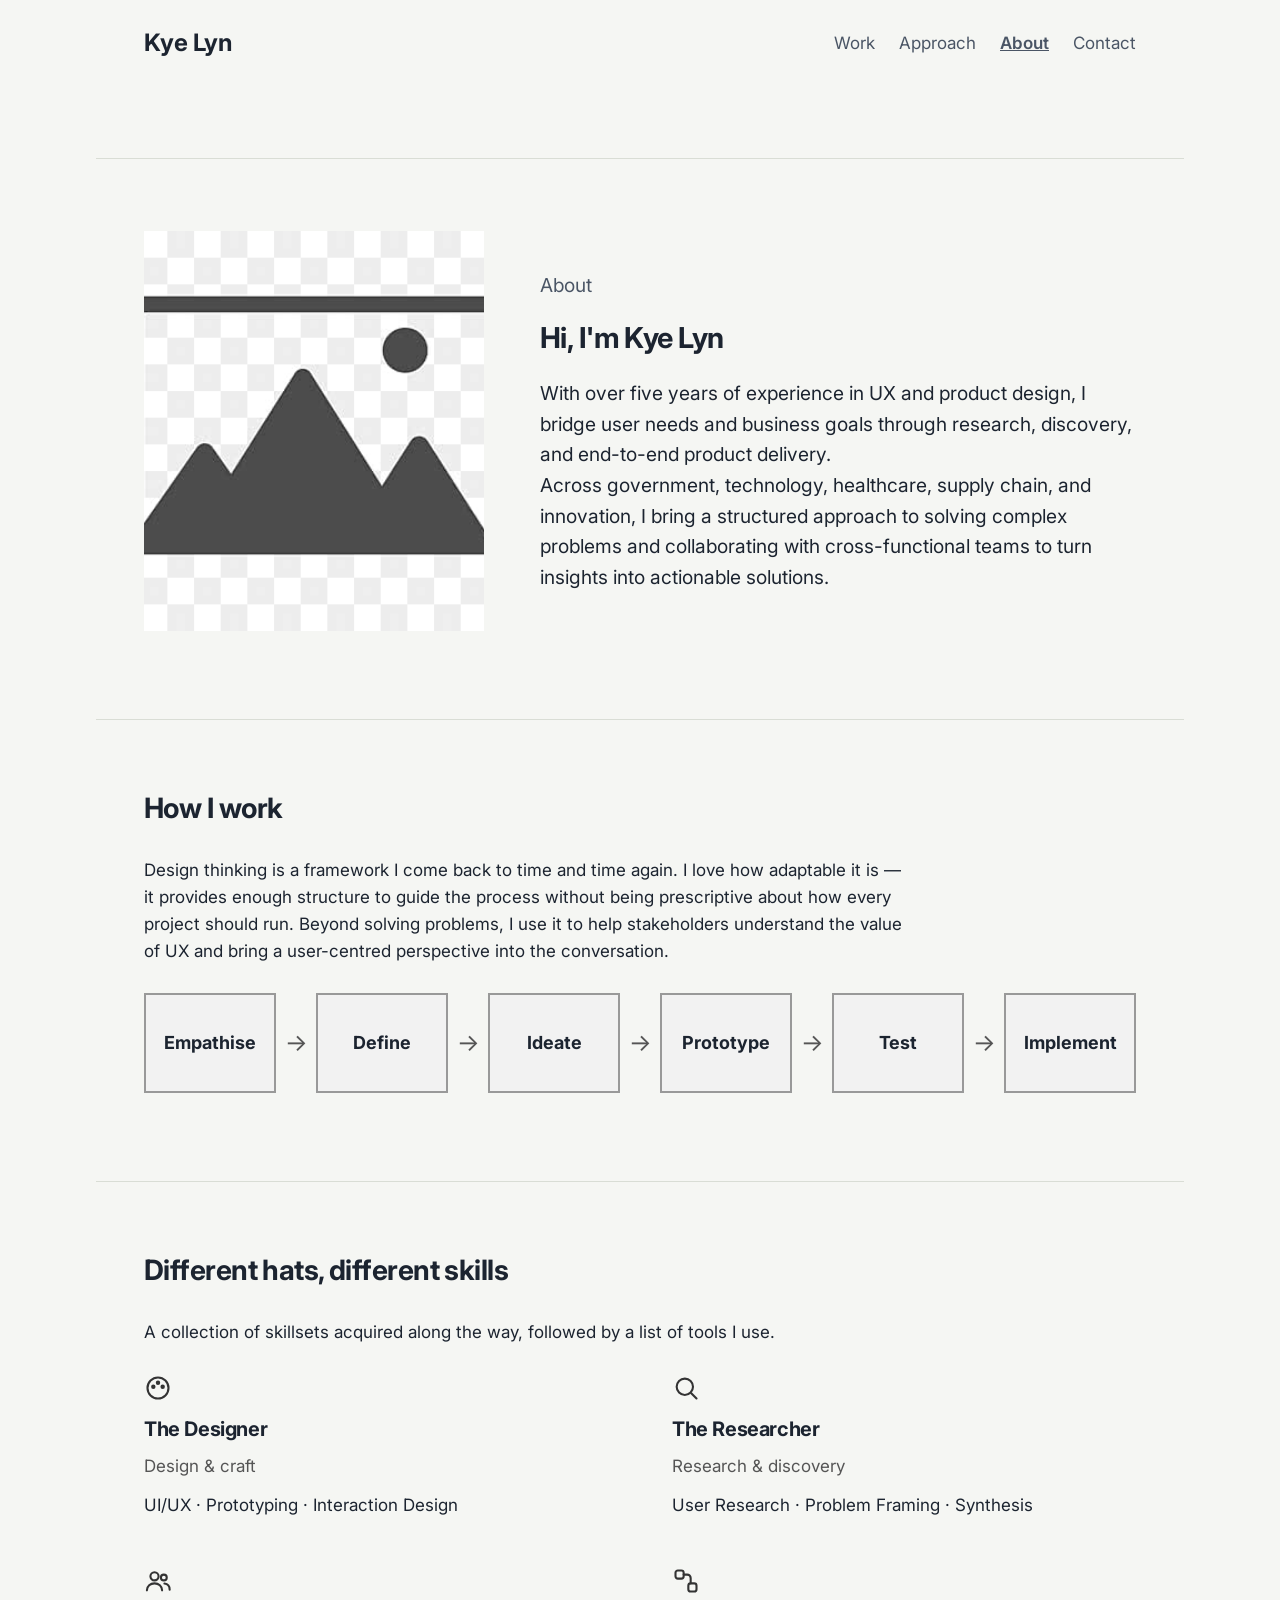
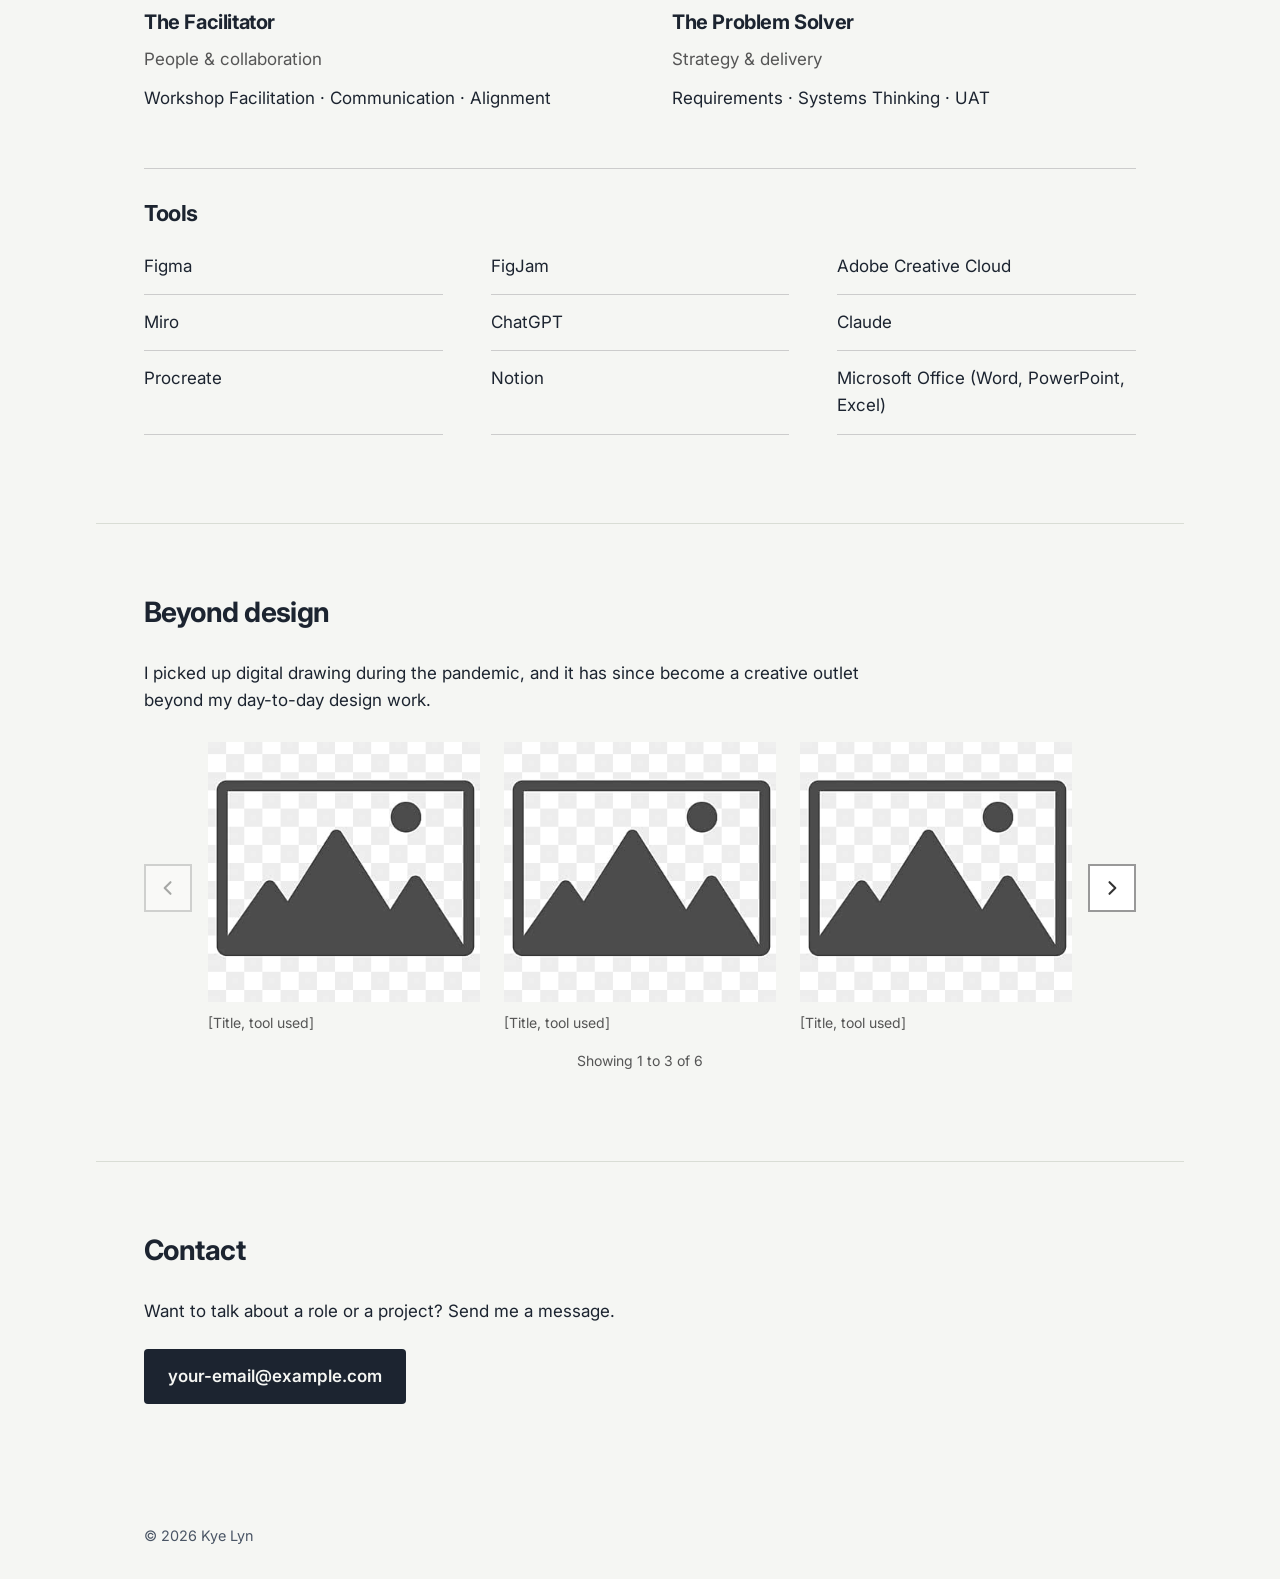
==== commit 5a25bf03: "added first case study page template to be edited" ====
--- a/about.html
+++ b/about.html
@@ -144,7 +144,7 @@
 
     <section class="section">
       <h2>Beyond design</h2>
-      <p class="section-intro">[1 to 2 sentences: digital art as a passion hobby, and what it means to you.]</p>
+      <p class="section-intro">I picked up digital drawing during the pandemic, and it has since become a creative outlet beyond my day-to-day design work.</p>
 
       <div class="carousel">
         <button type="button" class="carousel-btn" id="carousel-prev" aria-label="Previous images">
--- a/style.css
+++ b/style.css
@@ -563,4 +563,246 @@
 
 .about-text h1 {
   margin-bottom: 24px;
+}
+
+/* Case study pages */
+.cs-back {
+  display: inline-block;
+  margin-bottom: 32px;
+  color: inherit;
+  text-decoration: none;
+}
+
+.cs-back:hover {
+  text-decoration: underline;
+}
+
+.cs-header h1,
+.cs-header .cs-summary {
+  max-width: 880px;
+}
+
+.cs-summary {
+  font-size: 20px;
+  line-height: 1.6;
+}
+
+/* Quick facts */
+.cs-meta {
+  display: flex;
+  flex-wrap: wrap;
+  gap: 24px 32px;
+  margin: 0;
+  padding: 24px 0;
+  border-top: 1px solid #ccc;
+  border-bottom: 1px solid #ccc;
+}
+
+.cs-meta div {
+  flex: 1 1 200px;
+  min-width: 0;
+}
+
+.cs-meta dt {
+  margin-bottom: 8px;
+  font-size: 13px;
+  letter-spacing: 2px;
+  text-transform: uppercase;
+  color: #555;
+}
+
+.cs-meta dd {
+  margin: 0;
+}
+
+/* Images */
+.cs-hero,
+.cs-figures figure,
+.cs-wide {
+  margin: 0;
+}
+
+.cs-hero img,
+.cs-figures img,
+.cs-wide img {
+  display: block;
+  width: 100%;
+  object-fit: cover;
+  background: #e4e4e4;
+}
+
+.cs-hero img {
+  height: 480px;
+}
+
+.cs-figures img {
+  height: 240px;
+}
+
+.cs-wide img {
+  height: 360px;
+}
+
+figcaption {
+  margin-top: 10px;
+  font-size: 14px;
+  color: #555;
+}
+
+/* Two-column content rows */
+.cs-row {
+  display: flex;
+  gap: 24px 64px;
+  padding-top: 48px;
+  padding-bottom: 48px;
+  border-top: 2px solid #ccc;
+}
+
+.cs-row > h2 {
+  flex: 0 0 240px;
+  margin: 0;
+  font-size: 24px;
+}
+
+.cs-body {
+  flex: 1 1 0;
+  min-width: 0;
+}
+
+.cs-body p {
+  margin: 0 0 16px;
+}
+
+.cs-body p:last-child {
+  margin-bottom: 0;
+}
+
+.cs-list {
+  margin: 0;
+  padding-left: 24px;
+  line-height: 1.8;
+}
+
+.cs-figures {
+  display: flex;
+  flex-wrap: wrap;
+  gap: 24px;
+  margin-top: 24px;
+}
+
+.cs-figures figure {
+  flex: 1 1 240px;
+  min-width: 0;
+}
+
+.cs-wide {
+  margin-top: 24px;
+}
+
+/* Insight and outcome boxes */
+.cs-cards {
+  list-style: none;
+  margin: 0;
+  padding: 0;
+  display: grid;
+  grid-template-columns: repeat(3, 1fr);
+  gap: 24px;
+}
+
+.cs-card {
+  padding: 24px;
+  border: 2px solid #999;
+  background: #f2f2f2;
+}
+
+.cs-card h3 {
+  margin: 0 0 10px;
+  font-size: 18px;
+}
+
+.cs-card p {
+  margin: 0;
+  font-size: 15px;
+  line-height: 1.5;
+}
+
+.cs-card .cs-metric {
+  margin-bottom: 8px;
+  font-size: 32px;
+  font-weight: 700;
+  line-height: 1.2;
+}
+
+/* Next case study */
+.cs-next {
+  display: flex;
+  flex-wrap: wrap;
+  gap: 24px;
+  justify-content: space-between;
+  align-items: center;
+  padding: 48px;
+  border: 2px solid #999;
+  background: #e4e4e4;
+}
+
+.cs-next p {
+  margin: 0;
+}
+
+.cs-next-label {
+  margin-bottom: 8px;
+  font-size: 13px;
+  letter-spacing: 2px;
+  text-transform: uppercase;
+  color: #555;
+}
+
+.cs-next-title {
+  font-size: 28px;
+  font-weight: 700;
+}
+
+/* Mobile */
+@media (max-width: 700px) {
+  .cs-meta {
+    display: grid;
+    grid-template-columns: 1fr 1fr;
+  }
+
+  .cs-hero img {
+    height: 220px;
+  }
+
+  .cs-figures img {
+    height: 200px;
+  }
+
+  .cs-wide img {
+    height: 220px;
+  }
+
+  .cs-row {
+    flex-direction: column;
+    gap: 16px;
+    padding-top: 32px;
+    padding-bottom: 32px;
+  }
+
+  .cs-row > h2 {
+    flex: none;
+    font-size: 22px;
+  }
+
+  .cs-cards {
+    grid-template-columns: 1fr;
+    gap: 16px;
+  }
+
+  .cs-card {
+    padding: 20px;
+  }
+
+  .cs-next {
+    padding: 28px 24px;
+  }
 }
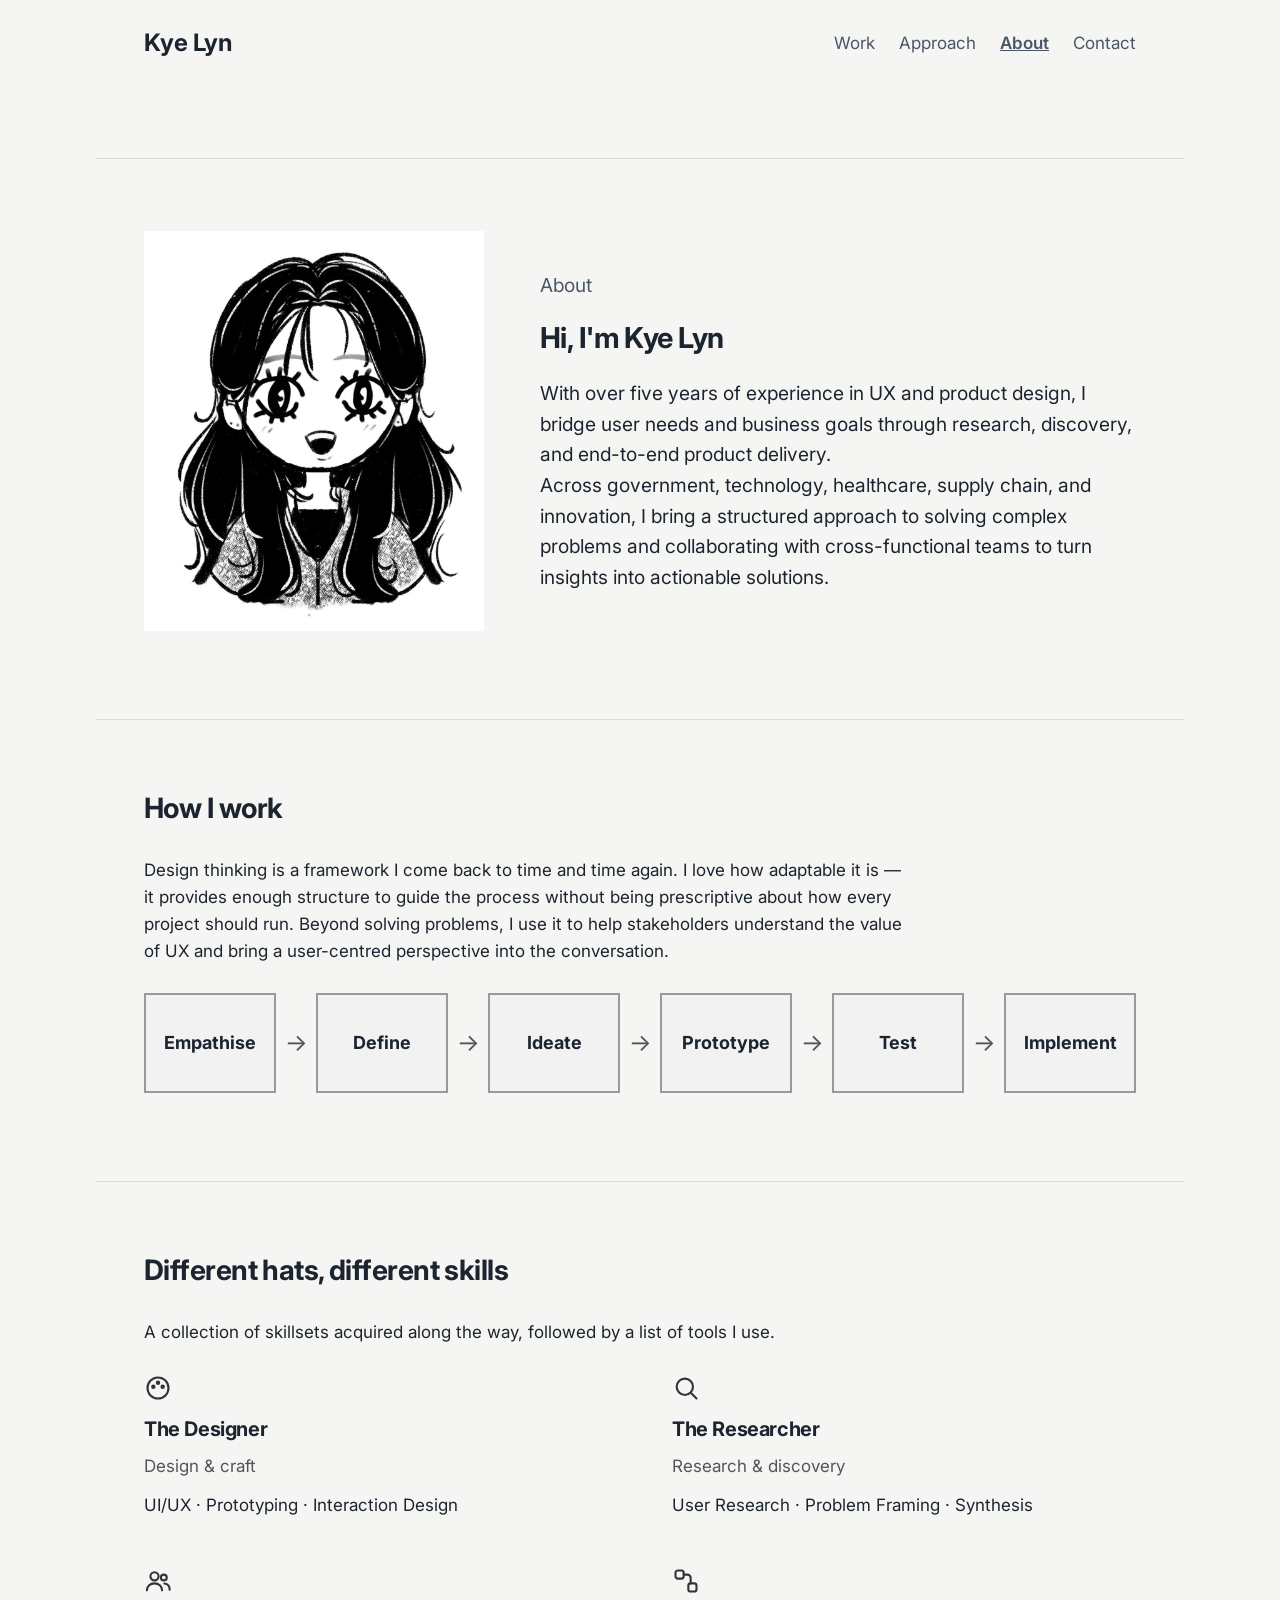
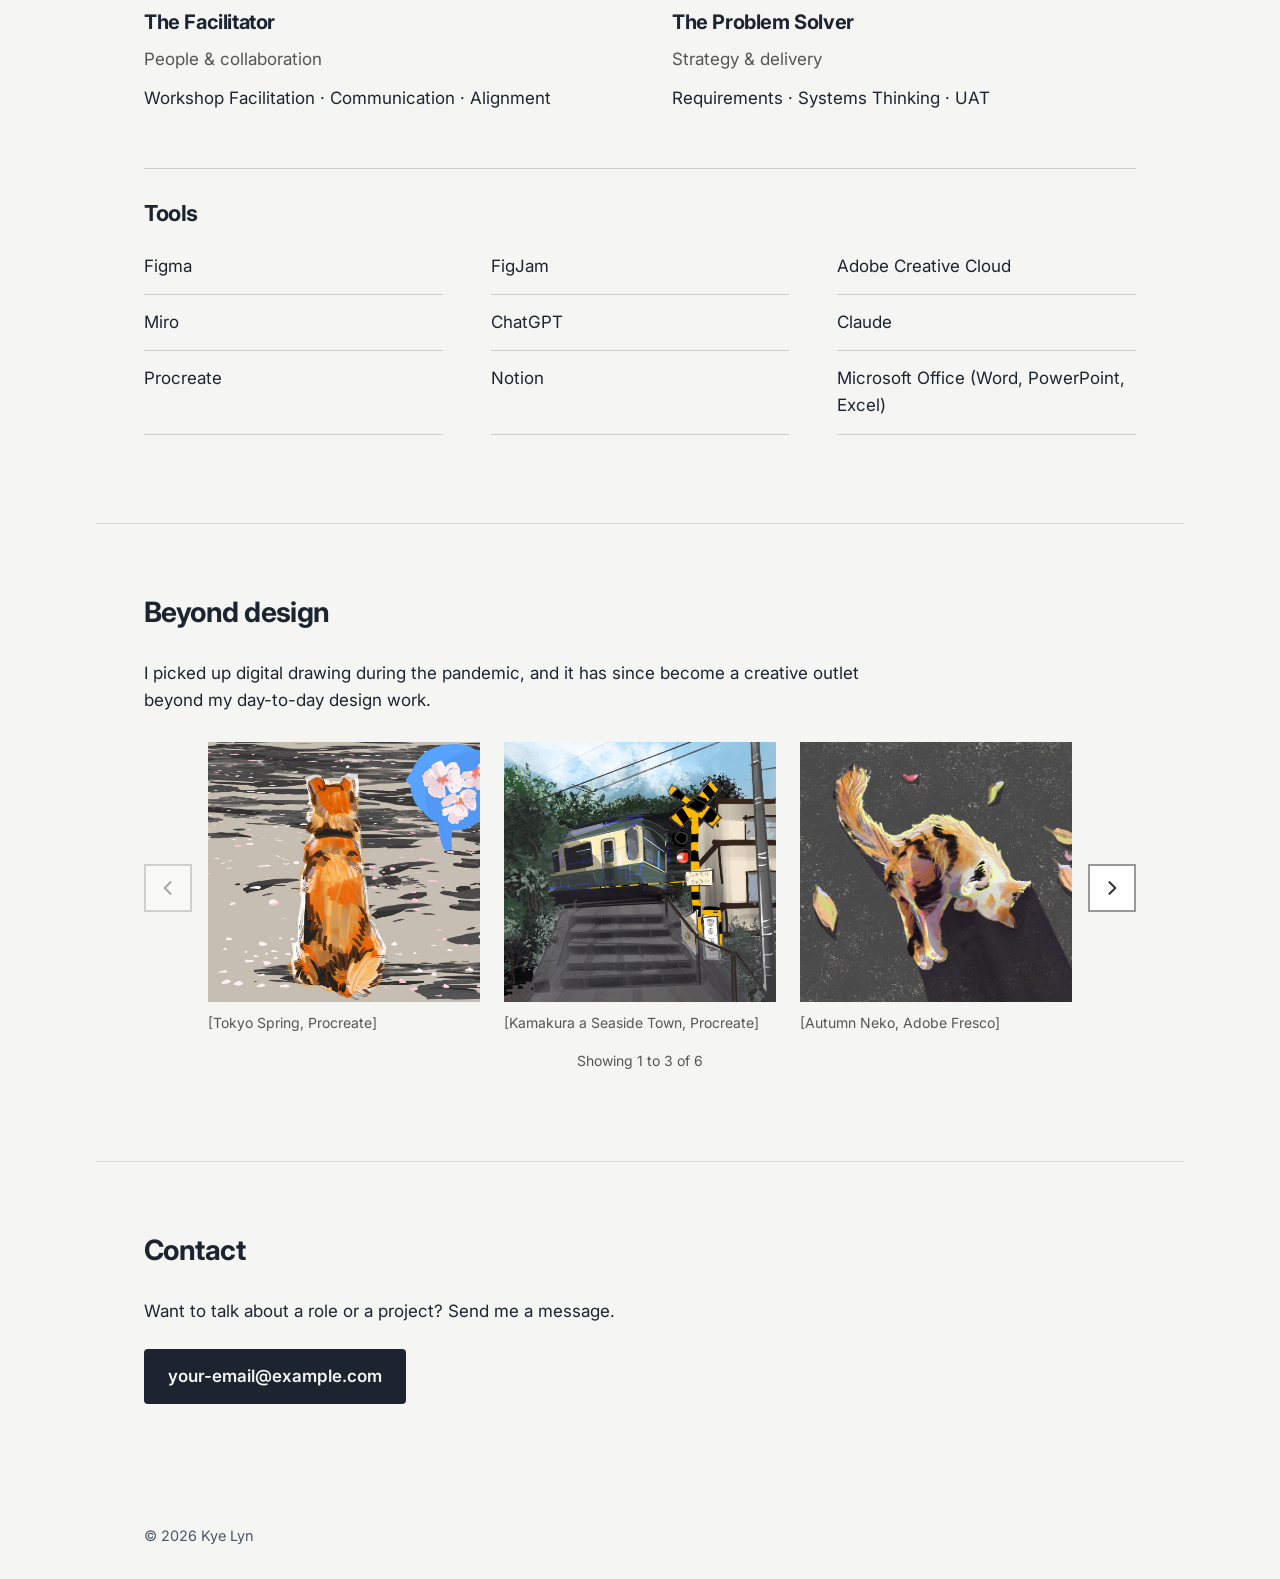
==== commit 22ba45dc: "worked on about page" ====
--- a/about.html
+++ b/about.html
@@ -6,7 +6,7 @@
   <meta name="viewport" content="width=device-width, initial-scale=1">
   <title>About | Kye Lyn</title>
   <meta name="description"
-    content="About Kye Lyn, a service designer and UX strategist who helps teams find and frame the right problem before designing the solution.">
+    content="About Kye Lyn, a product designer and UX strategist who helps teams find and frame the right problem before designing the solution.">
 
   <link rel="preconnect" href="https://fonts.googleapis.com">
   <link rel="preconnect" href="https://fonts.gstatic.com" crossorigin>
@@ -38,11 +38,9 @@
         <h1>Hi, I'm Kye Lyn</h1>
         <p>With over five years of experience in UX and product design, I bridge user needs and business goals through
           research, discovery, and end-to-end product delivery. </p>
-
         <p>Across government, technology, healthcare, supply chain,
           and innovation, I bring a structured approach to solving complex problems and collaborating with
           cross-functional teams to turn insights into actionable solutions.</p>
-
       </div>
     </section>
 
@@ -144,7 +142,8 @@
 
     <section class="section">
       <h2>Beyond design</h2>
-      <p class="section-intro">I picked up digital drawing during the pandemic, and it has since become a creative outlet beyond my day-to-day design work.</p>
+      <p class="section-intro">I picked up digital drawing during the pandemic, and it has since become a creative
+        outlet beyond my day-to-day design work.</p>
 
       <div class="carousel">
         <button type="button" class="carousel-btn" id="carousel-prev" aria-label="Previous images">
@@ -157,27 +156,27 @@
         <ul class="carousel-track" id="carousel-track">
           <li class="carousel-item">
             <img class="carousel-img" src="images/art-1.jpg" alt="Short description of artwork 1">
-            <p class="carousel-caption">[Title, tool used]</p>
+            <p class="carousel-caption">[Tokyo Spring, Procreate]</p>
           </li>
           <li class="carousel-item">
             <img class="carousel-img" src="images/art-2.jpg" alt="Short description of artwork 2">
-            <p class="carousel-caption">[Title, tool used]</p>
+            <p class="carousel-caption">[Kamakura a Seaside Town, Procreate]</p>
           </li>
           <li class="carousel-item">
             <img class="carousel-img" src="images/art-3.jpg" alt="Short description of artwork 3">
-            <p class="carousel-caption">[Title, tool used]</p>
+            <p class="carousel-caption">[Autumn Neko, Adobe Fresco]</p>
           </li>
           <li class="carousel-item">
             <img class="carousel-img" src="images/art-4.jpg" alt="Short description of artwork 4">
-            <p class="carousel-caption">[Title, tool used]</p>
+            <p class="carousel-caption">[Muse, Procreate]</p>
           </li>
           <li class="carousel-item">
             <img class="carousel-img" src="images/art-5.jpg" alt="Short description of artwork 5">
-            <p class="carousel-caption">[Title, tool used]</p>
+            <p class="carousel-caption">[Howl's Flower Field, Adobe Fresco]</p>
           </li>
           <li class="carousel-item">
             <img class="carousel-img" src="images/art-6.jpg" alt="Short description of artwork 6">
-            <p class="carousel-caption">[Title, tool used]</p>
+            <p class="carousel-caption">[Wildflower, Procreate]</p>
           </li>
         </ul>
 
--- a/style.css
+++ b/style.css
@@ -565,244 +565,320 @@
   margin-bottom: 24px;
 }
 
-/* Case study pages */
-.cs-back {
+/* ===== Case study pages ===== */
+
+/* The wrapper keeps .section's left and right padding (so everything lines up
+   with the header) but removes its divider line and vertical padding. */
+.section.cs-block {
+  --cs-line: rgba(0, 0, 0, 0.15);
+  --cs-fill: rgba(0, 0, 0, 0.04);
+  --cs-image: rgba(0, 0, 0, 0.08);
+  --cs-muted: #5a6470;
+
+  box-sizing: border-box;
+  width: min(992px, calc(100% - 48px));
+  max-width: none;
+  margin: 0 auto;
+  padding: 0;
+  border: none;
+}
+
+/* Top of the page */
+.cs-block .cs-top {
+  padding-top: 48px;
+}
+
+.cs-block .cs-back {
   display: inline-block;
-  margin-bottom: 32px;
+  margin-bottom: 40px;
+  font-size: 1rem;
   color: inherit;
   text-decoration: none;
 }
 
-.cs-back:hover {
+.cs-block .cs-back:hover {
   text-decoration: underline;
 }
 
-.cs-header h1,
-.cs-header .cs-summary {
+.cs-block .cs-kicker {
+  margin: 0 0 16px;
+  font-size: 0.8125rem;
+  font-weight: 500;
+  letter-spacing: 0.14em;
+  text-transform: uppercase;
+  color: var(--cs-muted);
+}
+
+.cs-block .cs-title {
+  margin: 0 0 20px;
   max-width: 880px;
-}
-
-.cs-summary {
-  font-size: 20px;
+  font-size: clamp(2rem, 5vw, 3rem);
+  line-height: 1.15;
+  font-weight: 700;
+}
+
+.cs-block .cs-summary {
+  margin: 0;
+  max-width: 760px;
+  font-size: 1.25rem;
   line-height: 1.6;
 }
 
 /* Quick facts */
-.cs-meta {
+.cs-block .cs-meta {
   display: flex;
   flex-wrap: wrap;
   gap: 24px 32px;
-  margin: 0;
+  margin: 40px 0 48px;
   padding: 24px 0;
-  border-top: 1px solid #ccc;
-  border-bottom: 1px solid #ccc;
-}
-
-.cs-meta div {
-  flex: 1 1 200px;
+  border-top: 1px solid var(--cs-line);
+  border-bottom: 1px solid var(--cs-line);
+}
+
+.cs-block .cs-meta>div {
+  flex: 1 1 180px;
   min-width: 0;
 }
 
-.cs-meta dt {
-  margin-bottom: 8px;
-  font-size: 13px;
-  letter-spacing: 2px;
+.cs-block .cs-meta dt {
+  margin: 0 0 8px;
+  font-size: 0.75rem;
+  font-weight: 500;
+  letter-spacing: 0.14em;
   text-transform: uppercase;
-  color: #555;
-}
-
-.cs-meta dd {
-  margin: 0;
-}
-
-/* Images */
-.cs-hero,
-.cs-figures figure,
-.cs-wide {
-  margin: 0;
-}
-
-.cs-hero img,
-.cs-figures img,
-.cs-wide img {
+  color: var(--cs-muted);
+}
+
+.cs-block .cs-meta dd {
+  margin: 0;
+  font-size: 1rem;
+}
+
+/* Images: every image fills its frame and is cropped, never stretched */
+.cs-block .cs-figure {
+  margin: 0;
+}
+
+.cs-block .cs-figure img {
   display: block;
   width: 100%;
+  max-width: 100%;
   object-fit: cover;
-  background: #e4e4e4;
-}
-
-.cs-hero img {
+  background: var(--cs-image);
+}
+
+.cs-block .cs-hero {
+  margin-bottom: 48px;
+}
+
+.cs-block .cs-hero img {
   height: 480px;
 }
 
-.cs-figures img {
-  height: 240px;
-}
-
-.cs-wide img {
-  height: 360px;
-}
-
-figcaption {
-  margin-top: 10px;
-  font-size: 14px;
-  color: #555;
-}
-
-/* Two-column content rows */
-.cs-row {
+.cs-block .cs-caption {
+  margin: 10px 0 0;
+  font-size: 0.875rem;
+  color: var(--cs-muted);
+}
+
+/* Content rows: heading on the left, content on the right */
+.cs-block .cs-row {
   display: flex;
   gap: 24px 64px;
-  padding-top: 48px;
-  padding-bottom: 48px;
-  border-top: 2px solid #ccc;
-}
-
-.cs-row > h2 {
+  margin: 0;
+  padding: 48px 0;
+  border-top: 1px solid var(--cs-line);
+}
+
+.cs-block .cs-heading {
   flex: 0 0 240px;
   margin: 0;
-  font-size: 24px;
-}
-
-.cs-body {
+  font-size: 1.5rem;
+  line-height: 1.25;
+  font-weight: 700;
+}
+
+.cs-block .cs-body {
   flex: 1 1 0;
   min-width: 0;
 }
 
-.cs-body p {
+.cs-block .cs-body>*:last-child {
+  margin-bottom: 0;
+}
+
+.cs-block .cs-text {
   margin: 0 0 16px;
-}
-
-.cs-body p:last-child {
-  margin-bottom: 0;
-}
-
-.cs-list {
+  font-size: 1.125rem;
+  line-height: 1.65;
+}
+
+.cs-block .cs-list {
   margin: 0;
   padding-left: 24px;
+  list-style: disc;
+  font-size: 1.125rem;
   line-height: 1.8;
 }
 
-.cs-figures {
+.cs-block .cs-figures {
   display: flex;
   flex-wrap: wrap;
   gap: 24px;
   margin-top: 24px;
 }
 
-.cs-figures figure {
+.cs-block .cs-figures .cs-figure {
   flex: 1 1 240px;
   min-width: 0;
 }
 
-.cs-wide {
+.cs-block .cs-figures img {
+  height: 240px;
+}
+
+.cs-block .cs-wide {
   margin-top: 24px;
 }
 
+.cs-block .cs-wide img {
+  height: 360px;
+}
+
+.cs-block .cs-wide img {
+  height: 360px;
+}
+
+/* Large process image */
+.cs-block .cs-figure--large {
+  margin-top: 24px;
+}
+
+.cs-block .cs-figure--large a {
+  display: block;
+}
+
+.cs-block .cs-figure--large img {
+  height: auto;
+  object-fit: contain;
+}
+
 /* Insight and outcome boxes */
-.cs-cards {
+.cs-block .cs-cards {
+  display: grid;
+  grid-template-columns: repeat(3, minmax(0, 1fr));
+  gap: 24px;
+  margin: 0;
+  padding: 0;
   list-style: none;
-  margin: 0;
-  padding: 0;
-  display: grid;
-  grid-template-columns: repeat(3, 1fr);
-  gap: 24px;
-}
-
-.cs-card {
+}
+
+.cs-block .cs-card {
+  margin: 0;
   padding: 24px;
-  border: 2px solid #999;
-  background: #f2f2f2;
-}
-
-.cs-card h3 {
+  border: 1px solid var(--cs-line);
+  background: var(--cs-fill);
+}
+
+.cs-block .cs-card-title {
   margin: 0 0 10px;
-  font-size: 18px;
-}
-
-.cs-card p {
-  margin: 0;
-  font-size: 15px;
+  font-size: 1.125rem;
+  line-height: 1.3;
+  font-weight: 600;
+}
+
+.cs-block .cs-card-text {
+  margin: 0;
+  font-size: 0.9375rem;
   line-height: 1.5;
 }
 
-.cs-card .cs-metric {
-  margin-bottom: 8px;
-  font-size: 32px;
+.cs-block .cs-metric {
+  margin: 0 0 8px;
+  font-size: 2rem;
+  line-height: 1.2;
   font-weight: 700;
-  line-height: 1.2;
 }
 
 /* Next case study */
-.cs-next {
+.cs-block .cs-next {
   display: flex;
   flex-wrap: wrap;
   gap: 24px;
   justify-content: space-between;
   align-items: center;
+  margin: 0 0 80px;
   padding: 48px;
-  border: 2px solid #999;
-  background: #e4e4e4;
-}
-
-.cs-next p {
-  margin: 0;
-}
-
-.cs-next-label {
+  border: 1px solid var(--cs-line);
+  background: var(--cs-fill);
+}
+
+.cs-block .cs-next .cs-kicker {
   margin-bottom: 8px;
-  font-size: 13px;
-  letter-spacing: 2px;
-  text-transform: uppercase;
-  color: #555;
-}
-
-.cs-next-title {
-  font-size: 28px;
+}
+
+.cs-block .cs-next-title {
+  margin: 0;
+  font-size: 1.75rem;
+  line-height: 1.25;
   font-weight: 700;
 }
 
 /* Mobile */
 @media (max-width: 700px) {
-  .cs-meta {
+  .cs-block .cs-top {
+    padding-top: 32px;
+  }
+
+  .cs-block .cs-back {
+    margin-bottom: 28px;
+  }
+
+  .cs-block .cs-meta {
     display: grid;
     grid-template-columns: 1fr 1fr;
-  }
-
-  .cs-hero img {
+    gap: 20px 24px;
+    margin: 32px 0;
+  }
+
+  .cs-block .cs-hero {
+    margin-bottom: 32px;
+  }
+
+  .cs-block .cs-hero img {
     height: 220px;
   }
 
-  .cs-figures img {
-    height: 200px;
-  }
-
-  .cs-wide img {
-    height: 220px;
-  }
-
-  .cs-row {
+  .cs-block .cs-row {
     flex-direction: column;
     gap: 16px;
-    padding-top: 32px;
-    padding-bottom: 32px;
-  }
-
-  .cs-row > h2 {
+    padding: 32px 0;
+  }
+
+  .cs-block .cs-heading {
     flex: none;
-    font-size: 22px;
-  }
-
-  .cs-cards {
+    font-size: 1.375rem;
+  }
+
+  .cs-block .cs-figures img {
+    height: 200px;
+  }
+
+  .cs-block .cs-wide img {
+    height: 220px;
+  }
+
+  .cs-block .cs-cards {
     grid-template-columns: 1fr;
     gap: 16px;
   }
 
-  .cs-card {
+  .cs-block .cs-card {
     padding: 20px;
   }
 
-  .cs-next {
+  .cs-block .cs-next {
+    margin-bottom: 56px;
     padding: 28px 24px;
   }
 }
